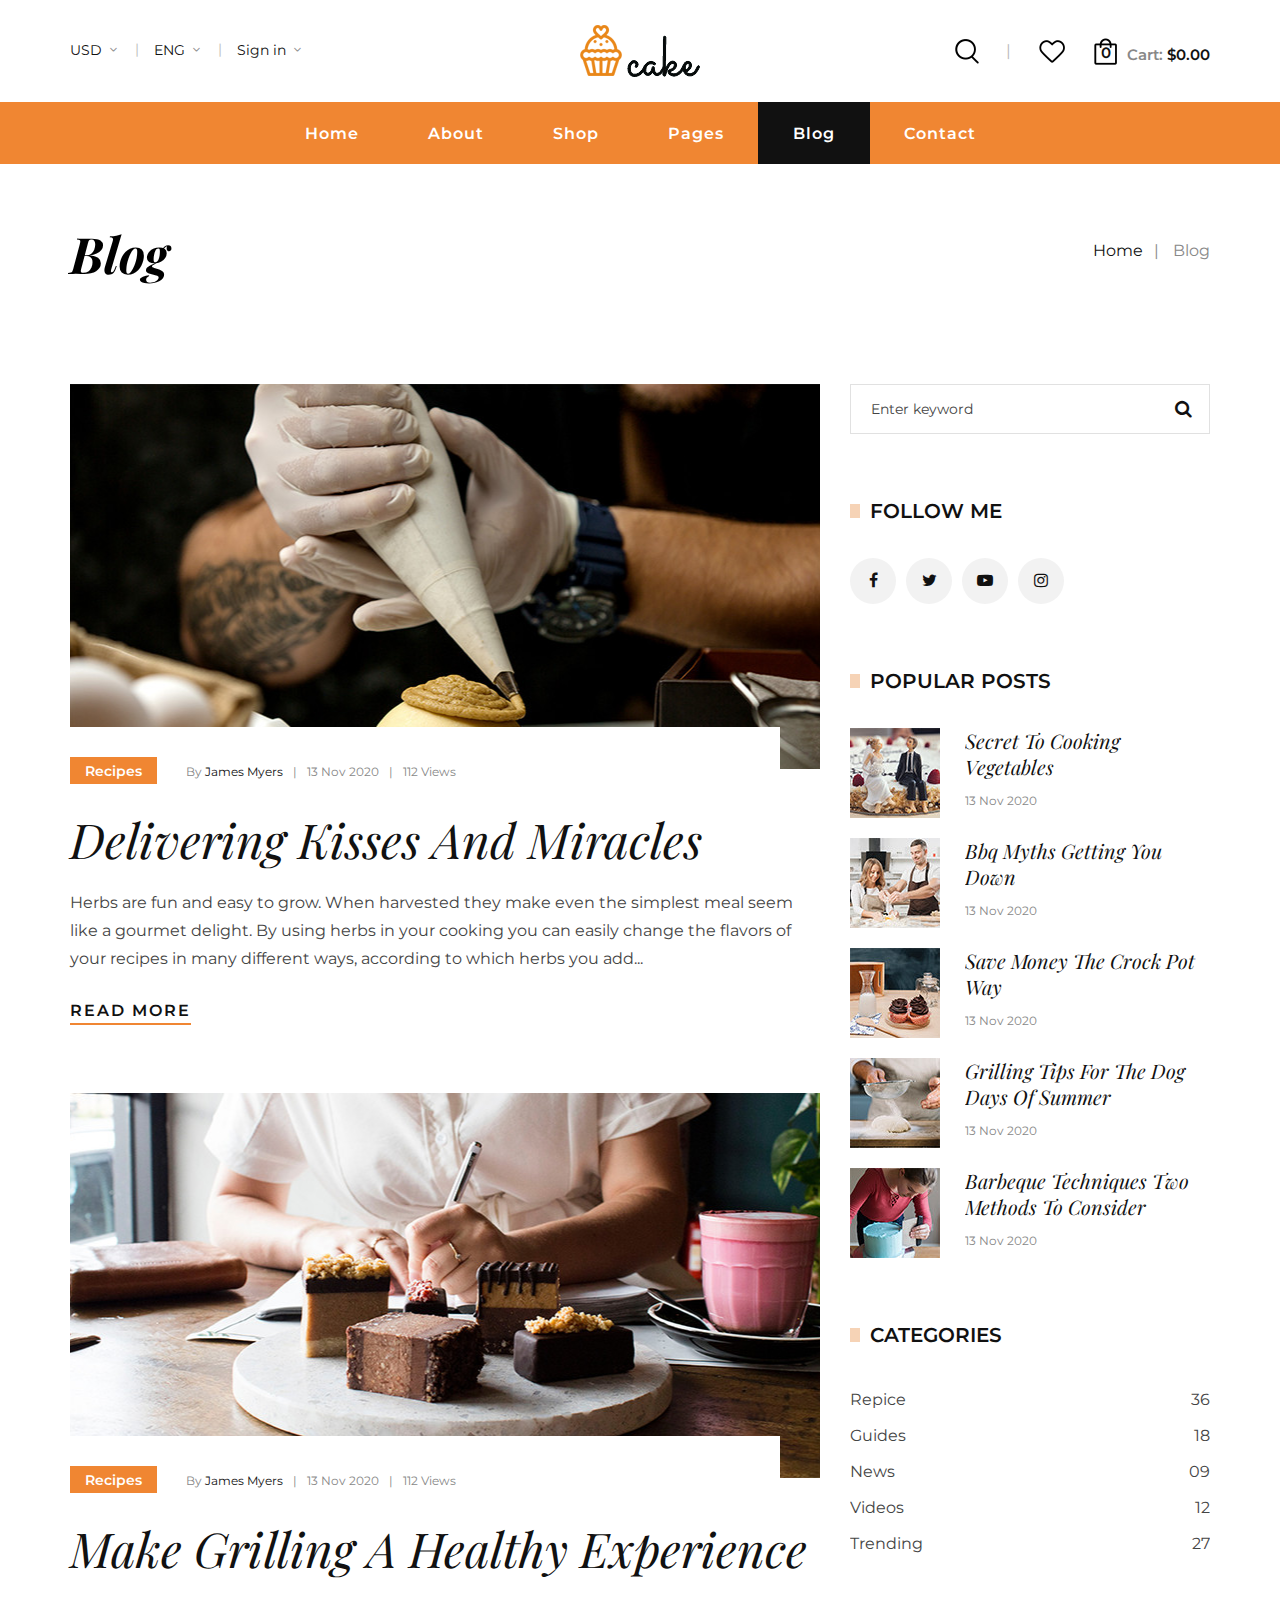
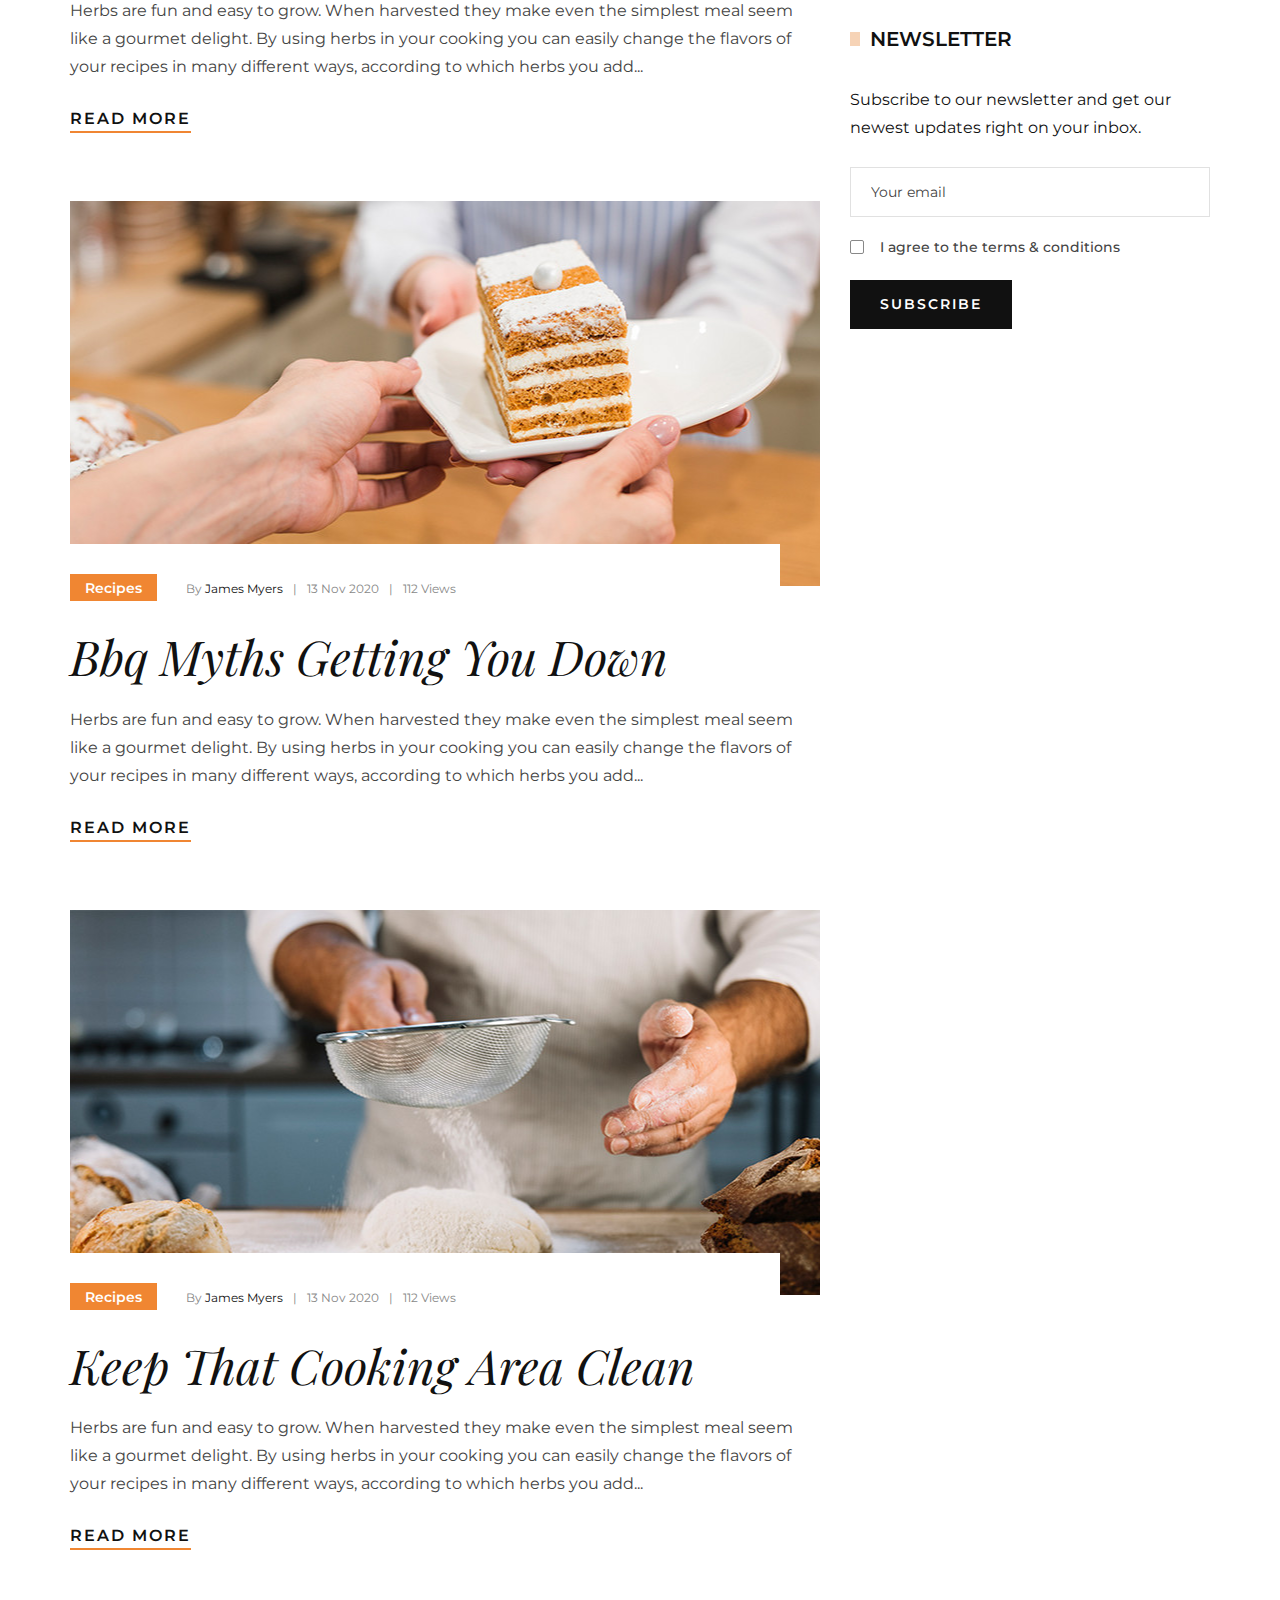
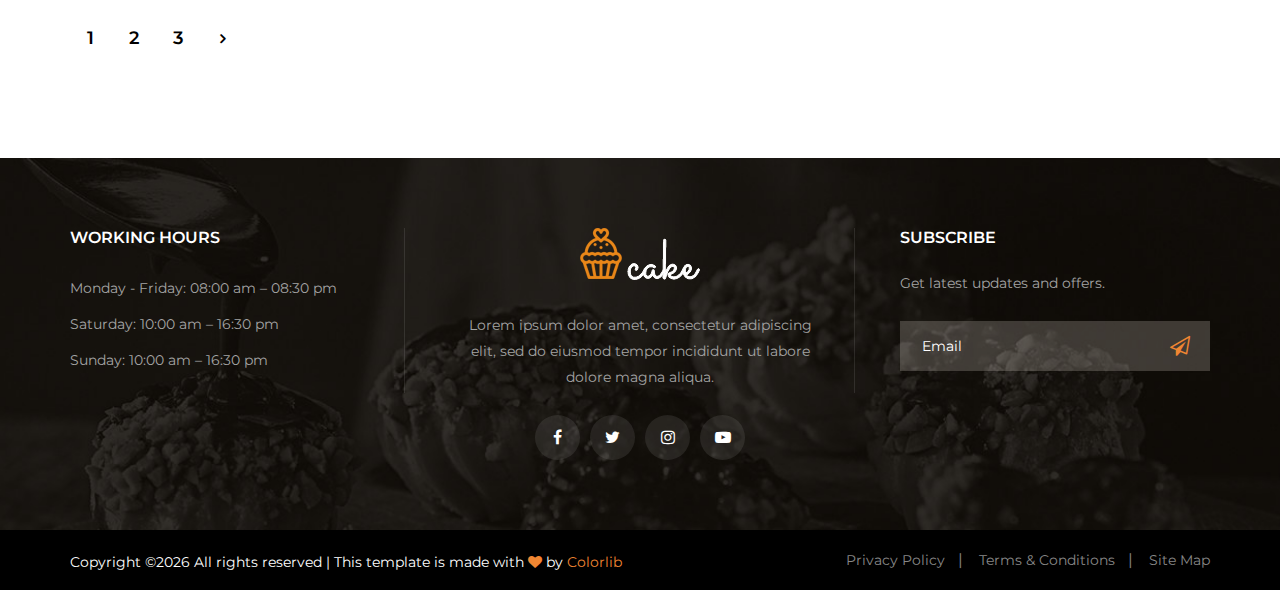
==== cake-main/blog.html @ e5520c4c "add page" ====
<!DOCTYPE html>
<html lang="zxx">

<head>
    <meta charset="UTF-8">
    <meta name="description" content="Cake Template">
    <meta name="keywords" content="Cake, unica, creative, html">
    <meta name="viewport" content="width=device-width, initial-scale=1.0">
    <meta http-equiv="X-UA-Compatible" content="ie=edge">
    <title>Cake | Template</title>

    <!-- Google Font -->
    <link href="https://fonts.googleapis.com/css2?family=Playfair+Display:wght@400;500;600;700;800;900&display=swap"
    rel="stylesheet">
    <link href="https://fonts.googleapis.com/css2?family=Montserrat:wght@300;400;500;600;700;800;900&display=swap"
    rel="stylesheet">

    <!-- Css Styles -->
    <link rel="stylesheet" href="css/bootstrap.min.css" type="text/css">
    <link rel="stylesheet" href="css/flaticon.css" type="text/css">
    <link rel="stylesheet" href="css/barfiller.css" type="text/css">
    <link rel="stylesheet" href="css/magnific-popup.css" type="text/css">
    <link rel="stylesheet" href="css/font-awesome.min.css" type="text/css">
    <link rel="stylesheet" href="css/elegant-icons.css" type="text/css">
    <link rel="stylesheet" href="css/nice-select.css" type="text/css">
    <link rel="stylesheet" href="css/owl.carousel.min.css" type="text/css">
    <link rel="stylesheet" href="css/slicknav.min.css" type="text/css">
    <link rel="stylesheet" href="css/style.css" type="text/css">
</head>

<body>
    <!-- Page Preloder -->
    <div id="preloder">
        <div class="loader"></div>
    </div>

    <!-- Offcanvas Menu Begin -->
    <div class="offcanvas-menu-overlay"></div>
    <div class="offcanvas-menu-wrapper">
        <div class="offcanvas__cart">
            <div class="offcanvas__cart__links">
                <a href="#" class="search-switch"><img src="img/icon/search.png" alt=""></a>
                <a href="#"><img src="img/icon/heart.png" alt=""></a>
            </div>
            <div class="offcanvas__cart__item">
                <a href="#"><img src="img/icon/cart.png" alt=""> <span>0</span></a>
                <div class="cart__price">Cart: <span>$0.00</span></div>
            </div>
        </div>
        <div class="offcanvas__logo">
            <a href="./index.html"><img src="img/logo.png" alt=""></a>
        </div>
        <div id="mobile-menu-wrap"></div>
        <div class="offcanvas__option">
            <ul>
                <li>USD <span class="arrow_carrot-down"></span>
                    <ul>
                        <li>EUR</li>
                        <li>USD</li>
                    </ul>
                </li>
                <li>ENG <span class="arrow_carrot-down"></span>
                    <ul>
                        <li>Spanish</li>
                        <li>ENG</li>
                    </ul>
                </li>
                <li><a href="#">Sign in</a> <span class="arrow_carrot-down"></span></li>
            </ul>
        </div>
    </div>
    <!-- Offcanvas Menu End -->

    <!-- Header Section Begin -->
    <header class="header">
        <div class="header__top">
            <div class="container">
                <div class="row">
                    <div class="col-lg-12">
                        <div class="header__top__inner">
                            <div class="header__top__left">
                                <ul>
                                    <li>USD <span class="arrow_carrot-down"></span>
                                        <ul>
                                            <li>EUR</li>
                                            <li>USD</li>
                                        </ul>
                                    </li>
                                    <li>ENG <span class="arrow_carrot-down"></span>
                                        <ul>
                                            <li>Spanish</li>
                                            <li>ENG</li>
                                        </ul>
                                    </li>
                                    <li><a href="#">Sign in</a> <span class="arrow_carrot-down"></span></li>
                                </ul>
                            </div>
                            <div class="header__logo">
                                <a href="./index.html"><img src="img/logo.png" alt=""></a>
                            </div>
                            <div class="header__top__right">
                                <div class="header__top__right__links">
                                    <a href="#" class="search-switch"><img src="img/icon/search.png" alt=""></a>
                                    <a href="#"><img src="img/icon/heart.png" alt=""></a>
                                </div>
                                <div class="header__top__right__cart">
                                    <a href="#"><img src="img/icon/cart.png" alt=""> <span>0</span></a>
                                    <div class="cart__price">Cart: <span>$0.00</span></div>
                                </div>
                            </div>
                        </div>
                    </div>
                </div>
                <div class="canvas__open"><i class="fa fa-bars"></i></div>
            </div>
        </div>
        <div class="container">
            <div class="row">
                <div class="col-lg-12">
                    <nav class="header__menu mobile-menu">
                        <ul>
                            <li><a href="./index.html">Home</a></li>
                            <li><a href="./about.html">About</a></li>
                            <li><a href="./shop.html">Shop</a></li>
                            <li><a href="#">Pages</a>
                                <ul class="dropdown">
                                    <li><a href="./shop-details.html">Shop Details</a></li>
                                    <li><a href="./shoping-cart.html">Shoping Cart</a></li>
                                    <li><a href="./checkout.html">Check Out</a></li>
                                    <li><a href="./wisslist.html">Wisslist</a></li>
                                    <li><a href="./Class.html">Class</a></li>
                                    <li><a href="./blog-details.html">Blog Details</a></li>
                                </ul>
                            </li>
                            <li class="active"><a href="./blog.html">Blog</a></li>
                            <li><a href="./contact.html">Contact</a></li>
                        </ul>
                    </nav>
                </div>
            </div>
        </div>
    </header>
    <!-- Header Section End -->

    <!-- Breadcrumb Begin -->
    <div class="breadcrumb-option">
        <div class="container">
            <div class="row">
                <div class="col-lg-6 col-md-6 col-sm-6">
                    <div class="breadcrumb__text">
                        <h2>Blog</h2>
                    </div>
                </div>
                <div class="col-lg-6 col-md-6 col-sm-6">
                    <div class="breadcrumb__links">
                        <a href="./index.html">Home</a>
                        <span>Blog</span>
                    </div>
                </div>
            </div>
        </div>
    </div>
    <!-- Breadcrumb End -->

    <!-- Blog Section Begin -->
    <section class="blog spad">
        <div class="container">
            <div class="row">
                <div class="col-lg-8">
                    <div class="blog__item">
                        <div class="blog__item__pic set-bg" data-setbg="img/blog/blog-1.jpg">
                            <div class="blog__pic__inner">
                                <div class="label">Recipes</div>
                                <ul>
                                    <li>By <span>James Myers</span></li>
                                    <li>13 Nov 2020</li>
                                    <li>112 Views</li>
                                </ul>
                            </div>
                        </div>
                        <div class="blog__item__text">
                            <h2>Delivering Kisses And Miracles</h2>
                            <p>Herbs are fun and easy to grow. When harvested they make even the simplest meal seem like
                                a gourmet delight. By using herbs in your cooking you can easily change the flavors of
                            your recipes in many different ways, according to which herbs you add...</p>
                            <a href="#">READ MORE</a>
                        </div>
                    </div>
                    <div class="blog__item">
                        <div class="blog__item__pic set-bg" data-setbg="img/blog/blog-2.jpg">
                            <div class="blog__pic__inner">
                                <div class="label">Recipes</div>
                                <ul>
                                    <li>By <span>James Myers</span></li>
                                    <li>13 Nov 2020</li>
                                    <li>112 Views</li>
                                </ul>
                            </div>
                        </div>
                        <div class="blog__item__text">
                            <h2>Make Grilling A Healthy Experience</h2>
                            <p>Herbs are fun and easy to grow. When harvested they make even the simplest meal seem like
                                a gourmet delight. By using herbs in your cooking you can easily change the flavors of
                            your recipes in many different ways, according to which herbs you add...</p>
                            <a href="#">READ MORE</a>
                        </div>
                    </div>
                    <div class="blog__item">
                        <div class="blog__item__pic set-bg" data-setbg="img/blog/blog-3.jpg">
                            <div class="blog__pic__inner">
                                <div class="label">Recipes</div>
                                <ul>
                                    <li>By <span>James Myers</span></li>
                                    <li>13 Nov 2020</li>
                                    <li>112 Views</li>
                                </ul>
                            </div>
                        </div>
                        <div class="blog__item__text">
                            <h2>Bbq Myths Getting You Down</h2>
                            <p>Herbs are fun and easy to grow. When harvested they make even the simplest meal seem like
                                a gourmet delight. By using herbs in your cooking you can easily change the flavors of
                            your recipes in many different ways, according to which herbs you add...</p>
                            <a href="#">READ MORE</a>
                        </div>
                    </div>
                    <div class="blog__item">
                        <div class="blog__item__pic set-bg" data-setbg="img/blog/blog-4.jpg">
                            <div class="blog__pic__inner">
                                <div class="label">Recipes</div>
                                <ul>
                                    <li>By <span>James Myers</span></li>
                                    <li>13 Nov 2020</li>
                                    <li>112 Views</li>
                                </ul>
                            </div>
                        </div>
                        <div class="blog__item__text">
                            <h2>Keep That Cooking Area Clean</h2>
                            <p>Herbs are fun and easy to grow. When harvested they make even the simplest meal seem like
                                a gourmet delight. By using herbs in your cooking you can easily change the flavors of
                            your recipes in many different ways, according to which herbs you add...</p>
                            <a href="#">READ MORE</a>
                        </div>
                    </div>
                    <div class="shop__pagination">
                        <a href="#">1</a>
                        <a href="#">2</a>
                        <a href="#">3</a>
                        <a href="#"><span class="arrow_carrot-right"></span></a>
                    </div>
                </div>
                <div class="col-lg-4">
                    <div class="blog__sidebar">
                        <div class="blog__sidebar__search">
                            <form action="#">
                                <input type="text" placeholder="Enter keyword">
                                <button type="submit"><i class="fa fa-search"></i></button>
                            </form>
                        </div>
                        <div class="blog__sidebar__item">
                            <h5>Follow me</h5>
                            <div class="blog__sidebar__social">
                                <a href="#"><i class="fa fa-facebook"></i></a>
                                <a href="#"><i class="fa fa-twitter"></i></a>
                                <a href="#"><i class="fa fa-youtube-play"></i></a>
                                <a href="#"><i class="fa fa-instagram"></i></a>
                            </div>
                        </div>
                        <div class="blog__sidebar__item">
                            <h5>Popular posts</h5>

                            <div class="blog__sidebar__recent">
                                <a href="#" class="blog__sidebar__recent__item">
                                    <div class="blog__sidebar__recent__item__pic">
                                        <img src="img/blog/br-1.jpg" alt="">
                                    </div>
                                    <div class="blog__sidebar__recent__item__text">
                                        <h4>Secret To Cooking Vegetables</h4>
                                        <span>13 Nov 2020</span>
                                    </div>
                                </a>
                                <a href="#" class="blog__sidebar__recent__item">
                                    <div class="blog__sidebar__recent__item__pic">
                                        <img src="img/blog/br-2.jpg" alt="">
                                    </div>
                                    <div class="blog__sidebar__recent__item__text">
                                        <h4>Bbq Myths Getting You Down</h4>
                                        <span>13 Nov 2020</span>
                                    </div>
                                </a>
                                <a href="#" class="blog__sidebar__recent__item">
                                    <div class="blog__sidebar__recent__item__pic">
                                        <img src="img/blog/br-3.jpg" alt="">
                                    </div>
                                    <div class="blog__sidebar__recent__item__text">
                                        <h4>Save Money The Crock Pot Way</h4>
                                        <span>13 Nov 2020</span>
                                    </div>
                                </a>
                                <a href="#" class="blog__sidebar__recent__item">
                                    <div class="blog__sidebar__recent__item__pic">
                                        <img src="img/blog/br-4.jpg" alt="">
                                    </div>
                                    <div class="blog__sidebar__recent__item__text">
                                        <h4>Grilling Tips For The Dog Days Of Summer</h4>
                                        <span>13 Nov 2020</span>
                                    </div>
                                </a>
                                <a href="#" class="blog__sidebar__recent__item">
                                    <div class="blog__sidebar__recent__item__pic">
                                        <img src="img/blog/br-5.jpg" alt="">
                                    </div>
                                    <div class="blog__sidebar__recent__item__text">
                                        <h4>Barbeque Techniques Two Methods To Consider</h4>
                                        <span>13 Nov 2020</span>
                                    </div>
                                </a>
                            </div>
                        </div>
                        <div class="blog__sidebar__item">
                            <h5>Categories</h5>
                            <div class="blog__sidebar__item__categories">
                                <ul>
                                    <li><a href="#">Repice <span>36</span></a></li>
                                    <li><a href="#">Guides <span>18</span></a></li>
                                    <li><a href="#">News <span>09</span></a></li>
                                    <li><a href="#">Videos <span>12</span></a></li>
                                    <li><a href="#">Trending <span>27</span></a></li>
                                </ul>
                            </div>
                        </div>
                        <div class="blog__sidebar__item">
                            <h5>NEWsLETTeR</h5>
                            <p>Subscribe to our newsletter and get our newest updates right on your inbox.</p>
                            <form action="#">
                                <input type="text" placeholder="Your email">
                                <label for="agg">
                                    I agree to the terms & conditions
                                    <input type="checkbox" id="agg">
                                    <span class="checkmark"></span>
                                </label>
                                <button type="submit" class="site-btn">Subscribe</button>
                            </form>
                        </div>
                    </div>
                </div>
            </div>
        </div>
    </section>
    <!-- Blog Section End -->

    <!-- Footer Section Begin -->
    <footer class="footer set-bg" data-setbg="img/footer-bg.jpg">
        <div class="container">
            <div class="row">
                <div class="col-lg-4 col-md-6 col-sm-6">
                    <div class="footer__widget">
                        <h6>WORKING HOURS</h6>
                        <ul>
                            <li>Monday - Friday: 08:00 am – 08:30 pm</li>
                            <li>Saturday: 10:00 am – 16:30 pm</li>
                            <li>Sunday: 10:00 am – 16:30 pm</li>
                        </ul>
                    </div>
                </div>
                <div class="col-lg-4 col-md-6 col-sm-6">
                    <div class="footer__about">
                        <div class="footer__logo">
                            <a href="#"><img src="img/footer-logo.png" alt=""></a>
                        </div>
                        <p>Lorem ipsum dolor amet, consectetur adipiscing elit, sed do eiusmod tempor incididunt ut
                        labore dolore magna aliqua.</p>
                        <div class="footer__social">
                            <a href="#"><i class="fa fa-facebook"></i></a>
                            <a href="#"><i class="fa fa-twitter"></i></a>
                            <a href="#"><i class="fa fa-instagram"></i></a>
                            <a href="#"><i class="fa fa-youtube-play"></i></a>
                        </div>
                    </div>
                </div>
                <div class="col-lg-4 col-md-6 col-sm-6">
                    <div class="footer__newslatter">
                        <h6>Subscribe</h6>
                        <p>Get latest updates and offers.</p>
                        <form action="#">
                            <input type="text" placeholder="Email">
                            <button type="submit"><i class="fa fa-send-o"></i></button>
                        </form>
                    </div>
                </div>
            </div>
        </div>
        <div class="copyright">
            <div class="container">
                <div class="row">
                    <div class="col-lg-7">
                        <p class="copyright__text text-white"><!-- Link back to Colorlib can't be removed. Template is licensed under CC BY 3.0. -->
                          Copyright &copy;<script>document.write(new Date().getFullYear());</script> All rights reserved | This template is made with <i class="fa fa-heart" aria-hidden="true"></i> by <a href="https://colorlib.com" target="_blank">Colorlib</a>
                          <!-- Link back to Colorlib can't be removed. Template is licensed under CC BY 3.0. -->
                      </p>
                  </div>
                  <div class="col-lg-5">
                    <div class="copyright__widget">
                        <ul>
                            <li><a href="#">Privacy Policy</a></li>
                            <li><a href="#">Terms & Conditions</a></li>
                            <li><a href="#">Site Map</a></li>
                        </ul>
                    </div>
                </div>
            </div>
        </div>
    </div>
</footer>
<!-- Footer Section End -->

<!-- Search Begin -->
<div class="search-model">
    <div class="h-100 d-flex align-items-center justify-content-center">
        <div class="search-close-switch">+</div>
        <form class="search-model-form">
            <input type="text" id="search-input" placeholder="Search here.....">
        </form>
    </div>
</div>
<!-- Search End -->

<!-- Js Plugins -->
<script src="js/jquery-3.3.1.min.js"></script>
<script src="js/bootstrap.min.js"></script>
<script src="js/jquery.nice-select.min.js"></script>
<script src="js/jquery.barfiller.js"></script>
<script src="js/jquery.magnific-popup.min.js"></script>
<script src="js/jquery.slicknav.js"></script>
<script src="js/owl.carousel.min.js"></script>
<script src="js/jquery.nicescroll.min.js"></script>
<script src="js/main.js"></script>
</body>

</html>
---- cake-main/css/flaticon.css ----
/*
  	Flaticon icon font: Flaticon
  	Creation date: 08/11/2017 08:35
  	*/

@font-face {
  font-family: "Flaticon";
  src: url("../fonts/Flaticon.eot");
  src: url("../fonts/Flaticon.eot?#iefix") format("embedded-opentype"),
       url("../fonts/Flaticon.woff") format("woff"),
       url("../fonts/Flaticon.ttf") format("truetype"),
       url("../fonts/Flaticon.svg#Flaticon") format("svg");
  font-weight: normal;
  font-style: normal;
}

@media screen and (-webkit-min-device-pixel-ratio:0) {
  @font-face {
    font-family: "Flaticon";
    src: url("../fonts/Flaticon.svg#Flaticon") format("svg");
  }
}

[class^="flaticon-"]:before, [class*=" flaticon-"]:before,
[class^="flaticon-"]:after, [class*=" flaticon-"]:after {   
  font-family: Flaticon;
  font-size: 60px;
  font-style: normal;
}

.flaticon-001-strawberry:before { content: "\f100"; }
.flaticon-002-cake-14:before { content: "\f101"; }
.flaticon-003-cake-13:before { content: "\f102"; }
.flaticon-004-piece-of-cake:before { content: "\f103"; }
.flaticon-005-pancake:before { content: "\f104"; }
.flaticon-006-macarons:before { content: "\f105"; }
.flaticon-007-cake-12:before { content: "\f106"; }
.flaticon-008-lollipop-1:before { content: "\f107"; }
.flaticon-009-lollipop:before { content: "\f108"; }
.flaticon-010-cake-11:before { content: "\f109"; }
.flaticon-011-ice-cream-11:before { content: "\f10a"; }
.flaticon-012-ice-cream-10:before { content: "\f10b"; }
.flaticon-013-ice-cream-9:before { content: "\f10c"; }
.flaticon-014-ice-cream-8:before { content: "\f10d"; }
.flaticon-015-ice-cream-7:before { content: "\f10e"; }
.flaticon-016-ice-cream-6:before { content: "\f10f"; }
.flaticon-017-ice-cream-5:before { content: "\f110"; }
.flaticon-018-ice-cream-4:before { content: "\f111"; }
.flaticon-019-ice-cream-3:before { content: "\f112"; }
.flaticon-020-ice-cream-2:before { content: "\f113"; }
.flaticon-021-ice-cream-1:before { content: "\f114"; }
.flaticon-022-ice-cream:before { content: "\f115"; }
.flaticon-023-doughnut:before { content: "\f116"; }
.flaticon-024-cupcake-8:before { content: "\f117"; }
.flaticon-025-cupcake-7:before { content: "\f118"; }
.flaticon-026-cupcake-6:before { content: "\f119"; }
.flaticon-027-cupcake-5:before { content: "\f11a"; }
.flaticon-028-cupcake-4:before { content: "\f11b"; }
.flaticon-029-cupcake-3:before { content: "\f11c"; }
.flaticon-030-cupcake-2:before { content: "\f11d"; }
.flaticon-031-cupcake-1:before { content: "\f11e"; }
.flaticon-032-cupcake:before { content: "\f11f"; }
.flaticon-033-cake-10:before { content: "\f120"; }
.flaticon-034-chocolate-roll:before { content: "\f121"; }
.flaticon-035-cake-9:before { content: "\f122"; }
.flaticon-036-chocolate-1:before { content: "\f123"; }
.flaticon-037-chocolate:before { content: "\f124"; }
.flaticon-038-cake-8:before { content: "\f125"; }
.flaticon-039-candy-2:before { content: "\f126"; }
.flaticon-040-candy-1:before { content: "\f127"; }
.flaticon-041-candy:before { content: "\f128"; }
.flaticon-042-candies:before { content: "\f129"; }
.flaticon-043-cake-7:before { content: "\f12a"; }
.flaticon-044-cake-6:before { content: "\f12b"; }
.flaticon-045-cake-5:before { content: "\f12c"; }
.flaticon-046-cake-4:before { content: "\f12d"; }
.flaticon-047-cake-3:before { content: "\f12e"; }
.flaticon-048-cake-2:before { content: "\f12f"; }
.flaticon-049-cake-1:before { content: "\f130"; }
.flaticon-050-cake:before { content: "\f131"; }
---- cake-main/css/barfiller.css ----
.barfiller {
    width:100%;
    height:12px;
    background:#fcfcfc;
    border:1px solid #ccc;
    position:relative;
    margin-bottom:20px;
    box-shadow: inset 1px 4px 9px -6px rgba(0,0,0,.5); 
    -moz-box-shadow: inset 1px 4px 9px -6px rgba(0,0,0,.5); 
}

.barfiller .fill {
    display:block;
    position:relative;
    width:0px;
    height:100%;
    background:#333;
    z-index:1;
}

.barfiller .tipWrap {
    display:none;
}

.barfiller .tip {
    margin-top:-30px;
    padding:2px 4px;
    font-size:11px;
    color:#fff;
    left:0px;
    position:absolute;
    z-index:2;
    background: #333;
} 

.barfiller .tip:after {
    border:solid;
    border-color:rgba(0,0,0,.8) transparent;
    border-width:6px 6px 0 6px;
    content:"";
    display:block;
    position:absolute;
    left:9px;
    top:100%;
    z-index:9
}
---- cake-main/css/elegant-icons.css ----
@font-face {
	font-family: 'ElegantIcons';
	src:url('../fonts/ElegantIcons.eot');
	src:url('../fonts/ElegantIcons.eot?#iefix') format('embedded-opentype'),
		url('../fonts/ElegantIcons.woff') format('woff'),
		url('../fonts/ElegantIcons.ttf') format('truetype'),
		url('../fonts/ElegantIcons.svg#ElegantIcons') format('svg');
	font-weight: normal;
	font-style: normal;
}

/* Use the following CSS code if you want to use data attributes for inserting your icons */
[data-icon]:before {
	font-family: 'ElegantIcons';
	content: attr(data-icon);
	speak: none;
	font-weight: normal;
	font-variant: normal;
	text-transform: none;
	line-height: 1;
	-webkit-font-smoothing: antialiased;
	-moz-osx-font-smoothing: grayscale;
}

/* Use the following CSS code if you want to have a class per icon */
/*
Instead of a list of all class selectors,
you can use the generic selector below, but it's slower:
[class*="your-class-prefix"] {
*/
.arrow_up, .arrow_down, .arrow_left, .arrow_right, .arrow_left-up, .arrow_right-up, .arrow_right-down, .arrow_left-down, .arrow-up-down, .arrow_up-down_alt, .arrow_left-right_alt, .arrow_left-right, .arrow_expand_alt2, .arrow_expand_alt, .arrow_condense, .arrow_expand, .arrow_move, .arrow_carrot-up, .arrow_carrot-down, .arrow_carrot-left, .arrow_carrot-right, .arrow_carrot-2up, .arrow_carrot-2down, .arrow_carrot-2left, .arrow_carrot-2right, .arrow_carrot-up_alt2, .arrow_carrot-down_alt2, .arrow_carrot-left_alt2, .arrow_carrot-right_alt2, .arrow_carrot-2up_alt2, .arrow_carrot-2down_alt2, .arrow_carrot-2left_alt2, .arrow_carrot-2right_alt2, .arrow_triangle-up, .arrow_triangle-down, .arrow_triangle-left, .arrow_triangle-right, .arrow_triangle-up_alt2, .arrow_triangle-down_alt2, .arrow_triangle-left_alt2, .arrow_triangle-right_alt2, .arrow_back, .icon_minus-06, .icon_plus, .icon_close, .icon_check, .icon_minus_alt2, .icon_plus_alt2, .icon_close_alt2, .icon_check_alt2, .icon_zoom-out_alt, .icon_zoom-in_alt, .icon_search, .icon_box-empty, .icon_box-selected, .icon_minus-box, .icon_plus-box, .icon_box-checked, .icon_circle-empty, .icon_circle-slelected, .icon_stop_alt2, .icon_stop, .icon_pause_alt2, .icon_pause, .icon_menu, .icon_menu-square_alt2, .icon_menu-circle_alt2, .icon_ul, .icon_ol, .icon_adjust-horiz, .icon_adjust-vert, .icon_document_alt, .icon_documents_alt, .icon_pencil, .icon_pencil-edit_alt, .icon_pencil-edit, .icon_folder-alt, .icon_folder-open_alt, .icon_folder-add_alt, .icon_info_alt, .icon_error-oct_alt, .icon_error-circle_alt, .icon_error-triangle_alt, .icon_question_alt2, .icon_question, .icon_comment_alt, .icon_chat_alt, .icon_vol-mute_alt, .icon_volume-low_alt, .icon_volume-high_alt, .icon_quotations, .icon_quotations_alt2, .icon_clock_alt, .icon_lock_alt, .icon_lock-open_alt, .icon_key_alt, .icon_cloud_alt, .icon_cloud-upload_alt, .icon_cloud-download_alt, .icon_image, .icon_images, .icon_lightbulb_alt, .icon_gift_alt, .icon_house_alt, .icon_genius, .icon_mobile, .icon_tablet, .icon_laptop, .icon_desktop, .icon_camera_alt, .icon_mail_alt, .icon_cone_alt, .icon_ribbon_alt, .icon_bag_alt, .icon_creditcard, .icon_cart_alt, .icon_paperclip, .icon_tag_alt, .icon_tags_alt, .icon_trash_alt, .icon_cursor_alt, .icon_mic_alt, .icon_compass_alt, .icon_pin_alt, .icon_pushpin_alt, .icon_map_alt, .icon_drawer_alt, .icon_toolbox_alt, .icon_book_alt, .icon_calendar, .icon_film, .icon_table, .icon_contacts_alt, .icon_headphones, .icon_lifesaver, .icon_piechart, .icon_refresh, .icon_link_alt, .icon_link, .icon_loading, .icon_blocked, .icon_archive_alt, .icon_heart_alt, .icon_star_alt, .icon_star-half_alt, .icon_star, .icon_star-half, .icon_tools, .icon_tool, .icon_cog, .icon_cogs, .arrow_up_alt, .arrow_down_alt, .arrow_left_alt, .arrow_right_alt, .arrow_left-up_alt, .arrow_right-up_alt, .arrow_right-down_alt, .arrow_left-down_alt, .arrow_condense_alt, .arrow_expand_alt3, .arrow_carrot_up_alt, .arrow_carrot-down_alt, .arrow_carrot-left_alt, .arrow_carrot-right_alt, .arrow_carrot-2up_alt, .arrow_carrot-2dwnn_alt, .arrow_carrot-2left_alt, .arrow_carrot-2right_alt, .arrow_triangle-up_alt, .arrow_triangle-down_alt, .arrow_triangle-left_alt, .arrow_triangle-right_alt, .icon_minus_alt, .icon_plus_alt, .icon_close_alt, .icon_check_alt, .icon_zoom-out, .icon_zoom-in, .icon_stop_alt, .icon_menu-square_alt, .icon_menu-circle_alt, .icon_document, .icon_documents, .icon_pencil_alt, .icon_folder, .icon_folder-open, .icon_folder-add, .icon_folder_upload, .icon_folder_download, .icon_info, .icon_error-circle, .icon_error-oct, .icon_error-triangle, .icon_question_alt, .icon_comment, .icon_chat, .icon_vol-mute, .icon_volume-low, .icon_volume-high, .icon_quotations_alt, .icon_clock, .icon_lock, .icon_lock-open, .icon_key, .icon_cloud, .icon_cloud-upload, .icon_cloud-download, .icon_lightbulb, .icon_gift, .icon_house, .icon_camera, .icon_mail, .icon_cone, .icon_ribbon, .icon_bag, .icon_cart, .icon_tag, .icon_tags, .icon_trash, .icon_cursor, .icon_mic, .icon_compass, .icon_pin, .icon_pushpin, .icon_map, .icon_drawer, .icon_toolbox, .icon_book, .icon_contacts, .icon_archive, .icon_heart, .icon_profile, .icon_group, .icon_grid-2x2, .icon_grid-3x3, .icon_music, .icon_pause_alt, .icon_phone, .icon_upload, .icon_download, .social_facebook, .social_twitter, .social_pinterest, .social_googleplus, .social_tumblr, .social_tumbleupon, .social_wordpress, .social_instagram, .social_dribbble, .social_vimeo, .social_linkedin, .social_rss, .social_deviantart, .social_share, .social_myspace, .social_skype, .social_youtube, .social_picassa, .social_googledrive, .social_flickr, .social_blogger, .social_spotify, .social_delicious, .social_facebook_circle, .social_twitter_circle, .social_pinterest_circle, .social_googleplus_circle, .social_tumblr_circle, .social_stumbleupon_circle, .social_wordpress_circle, .social_instagram_circle, .social_dribbble_circle, .social_vimeo_circle, .social_linkedin_circle, .social_rss_circle, .social_deviantart_circle, .social_share_circle, .social_myspace_circle, .social_skype_circle, .social_youtube_circle, .social_picassa_circle, .social_googledrive_alt2, .social_flickr_circle, .social_blogger_circle, .social_spotify_circle, .social_delicious_circle, .social_facebook_square, .social_twitter_square, .social_pinterest_square, .social_googleplus_square, .social_tumblr_square, .social_stumbleupon_square, .social_wordpress_square, .social_instagram_square, .social_dribbble_square, .social_vimeo_square, .social_linkedin_square, .social_rss_square, .social_deviantart_square, .social_share_square, .social_myspace_square, .social_skype_square, .social_youtube_square, .social_picassa_square, .social_googledrive_square, .social_flickr_square, .social_blogger_square, .social_spotify_square, .social_delicious_square, .icon_printer, .icon_calulator, .icon_building, .icon_floppy, .icon_drive, .icon_search-2, .icon_id, .icon_id-2, .icon_puzzle, .icon_like, .icon_dislike, .icon_mug, .icon_currency, .icon_wallet, .icon_pens, .icon_easel, .icon_flowchart, .icon_datareport, .icon_briefcase, .icon_shield, .icon_percent, .icon_globe, .icon_globe-2, .icon_target, .icon_hourglass, .icon_balance, .icon_rook, .icon_printer-alt, .icon_calculator_alt, .icon_building_alt, .icon_floppy_alt, .icon_drive_alt, .icon_search_alt, .icon_id_alt, .icon_id-2_alt, .icon_puzzle_alt, .icon_like_alt, .icon_dislike_alt, .icon_mug_alt, .icon_currency_alt, .icon_wallet_alt, .icon_pens_alt, .icon_easel_alt, .icon_flowchart_alt, .icon_datareport_alt, .icon_briefcase_alt, .icon_shield_alt, .icon_percent_alt, .icon_globe_alt, .icon_clipboard {
	font-family: 'ElegantIcons';
	speak: none;
	font-style: normal;
	font-weight: normal;
	font-variant: normal;
	text-transform: none;
	line-height: 1;
	-webkit-font-smoothing: antialiased;
}
.arrow_up:before {
	content: "\21";
}
.arrow_down:before {
	content: "\22";
}
.arrow_left:before {
	content: "\23";
}
.arrow_right:before {
	content: "\24";
}
.arrow_left-up:before {
	content: "\25";
}
.arrow_right-up:before {
	content: "\26";
}
.arrow_right-down:before {
	content: "\27";
}
.arrow_left-down:before {
	content: "\28";
}
.arrow-up-down:before {
	content: "\29";
}
.arrow_up-down_alt:before {
	content: "\2a";
}
.arrow_left-right_alt:before {
	content: "\2b";
}
.arrow_left-right:before {
	content: "\2c";
}
.arrow_expand_alt2:before {
	content: "\2d";
}
.arrow_expand_alt:before {
	content: "\2e";
}
.arrow_condense:before {
	content: "\2f";
}
.arrow_expand:before {
	content: "\30";
}
.arrow_move:before {
	content: "\31";
}
.arrow_carrot-up:before {
	content: "\32";
}
.arrow_carrot-down:before {
	content: "\33";
}
.arrow_carrot-left:before {
	content: "\34";
}
.arrow_carrot-right:before {
	content: "\35";
}
.arrow_carrot-2up:before {
	content: "\36";
}
.arrow_carrot-2down:before {
	content: "\37";
}
.arrow_carrot-2left:before {
	content: "\38";
}
.arrow_carrot-2right:before {
	content: "\39";
}
.arrow_carrot-up_alt2:before {
	content: "\3a";
}
.arrow_carrot-down_alt2:before {
	content: "\3b";
}
.arrow_carrot-left_alt2:before {
	content: "\3c";
}
.arrow_carrot-right_alt2:before {
	content: "\3d";
}
.arrow_carrot-2up_alt2:before {
	content: "\3e";
}
.arrow_carrot-2down_alt2:before {
	content: "\3f";
}
.arrow_carrot-2left_alt2:before {
	content: "\40";
}
.arrow_carrot-2right_alt2:before {
	content: "\41";
}
.arrow_triangle-up:before {
	content: "\42";
}
.arrow_triangle-down:before {
	content: "\43";
}
.arrow_triangle-left:before {
	content: "\44";
}
.arrow_triangle-right:before {
	content: "\45";
}
.arrow_triangle-up_alt2:before {
	content: "\46";
}
.arrow_triangle-down_alt2:before {
	content: "\47";
}
.arrow_triangle-left_alt2:before {
	content: "\48";
}
.arrow_triangle-right_alt2:before {
	content: "\49";
}
.arrow_back:before {
	content: "\4a";
}
.icon_minus-06:before {
	content: "\4b";
}
.icon_plus:before {
	content: "\4c";
}
.icon_close:before {
	content: "\4d";
}
.icon_check:before {
	content: "\4e";
}
.icon_minus_alt2:before {
	content: "\4f";
}
.icon_plus_alt2:before {
	content: "\50";
}
.icon_close_alt2:before {
	content: "\51";
}
.icon_check_alt2:before {
	content: "\52";
}
.icon_zoom-out_alt:before {
	content: "\53";
}
.icon_zoom-in_alt:before {
	content: "\54";
}
.icon_search:before {
	content: "\55";
}
.icon_box-empty:before {
	content: "\56";
}
.icon_box-selected:before {
	content: "\57";
}
.icon_minus-box:before {
	content: "\58";
}
.icon_plus-box:before {
	content: "\59";
}
.icon_box-checked:before {
	content: "\5a";
}
.icon_circle-empty:before {
	content: "\5b";
}
.icon_circle-slelected:before {
	content: "\5c";
}
.icon_stop_alt2:before {
	content: "\5d";
}
.icon_stop:before {
	content: "\5e";
}
.icon_pause_alt2:before {
	content: "\5f";
}
.icon_pause:before {
	content: "\60";
}
.icon_menu:before {
	content: "\61";
}
.icon_menu-square_alt2:before {
	content: "\62";
}
.icon_menu-circle_alt2:before {
	content: "\63";
}
.icon_ul:before {
	content: "\64";
}
.icon_ol:before {
	content: "\65";
}
.icon_adjust-horiz:before {
	content: "\66";
}
.icon_adjust-vert:before {
	content: "\67";
}
.icon_document_alt:before {
	content: "\68";
}
.icon_documents_alt:before {
	content: "\69";
}
.icon_pencil:before {
	content: "\6a";
}
.icon_pencil-edit_alt:before {
	content: "\6b";
}
.icon_pencil-edit:before {
	content: "\6c";
}
.icon_folder-alt:before {
	content: "\6d";
}
.icon_folder-open_alt:before {
	content: "\6e";
}
.icon_folder-add_alt:before {
	content: "\6f";
}
.icon_info_alt:before {
	content: "\70";
}
.icon_error-oct_alt:before {
	content: "\71";
}
.icon_error-circle_alt:before {
	content: "\72";
}
.icon_error-triangle_alt:before {
	content: "\73";
}
.icon_question_alt2:before {
	content: "\74";
}
.icon_question:before {
	content: "\75";
}
.icon_comment_alt:before {
	content: "\76";
}
.icon_chat_alt:before {
	content: "\77";
}
.icon_vol-mute_alt:before {
	content: "\78";
}
.icon_volume-low_alt:before {
	content: "\79";
}
.icon_volume-high_alt:before {
	content: "\7a";
}
.icon_quotations:before {
	content: "\7b";
}
.icon_quotations_alt2:before {
	content: "\7c";
}
.icon_clock_alt:before {
	content: "\7d";
}
.icon_lock_alt:before {
	content: "\7e";
}
.icon_lock-open_alt:before {
	content: "\e000";
}
.icon_key_alt:before {
	content: "\e001";
}
.icon_cloud_alt:before {
	content: "\e002";
}
.icon_cloud-upload_alt:before {
	content: "\e003";
}
.icon_cloud-download_alt:before {
	content: "\e004";
}
.icon_image:before {
	content: "\e005";
}
.icon_images:before {
	content: "\e006";
}
.icon_lightbulb_alt:before {
	content: "\e007";
}
.icon_gift_alt:before {
	content: "\e008";
}
.icon_house_alt:before {
	content: "\e009";
}
.icon_genius:before {
	content: "\e00a";
}
.icon_mobile:before {
	content: "\e00b";
}
.icon_tablet:before {
	content: "\e00c";
}
.icon_laptop:before {
	content: "\e00d";
}
.icon_desktop:before {
	content: "\e00e";
}
.icon_camera_alt:before {
	content: "\e00f";
}
.icon_mail_alt:before {
	content: "\e010";
}
.icon_cone_alt:before {
	content: "\e011";
}
.icon_ribbon_alt:before {
	content: "\e012";
}
.icon_bag_alt:before {
	content: "\e013";
}
.icon_creditcard:before {
	content: "\e014";
}
.icon_cart_alt:before {
	content: "\e015";
}
.icon_paperclip:before {
	content: "\e016";
}
.icon_tag_alt:before {
	content: "\e017";
}
.icon_tags_alt:before {
	content: "\e018";
}
.icon_trash_alt:before {
	content: "\e019";
}
.icon_cursor_alt:before {
	content: "\e01a";
}
.icon_mic_alt:before {
	content: "\e01b";
}
.icon_compass_alt:before {
	content: "\e01c";
}
.icon_pin_alt:before {
	content: "\e01d";
}
.icon_pushpin_alt:before {
	content: "\e01e";
}
.icon_map_alt:before {
	content: "\e01f";
}
.icon_drawer_alt:before {
	content: "\e020";
}
.icon_toolbox_alt:before {
	content: "\e021";
}
.icon_book_alt:before {
	content: "\e022";
}
.icon_calendar:before {
	content: "\e023";
}
.icon_film:before {
	content: "\e024";
}
.icon_table:before {
	content: "\e025";
}
.icon_contacts_alt:before {
	content: "\e026";
}
.icon_headphones:before {
	content: "\e027";
}
.icon_lifesaver:before {
	content: "\e028";
}
.icon_piechart:before {
	content: "\e029";
}
.icon_refresh:before {
	content: "\e02a";
}
.icon_link_alt:before {
	content: "\e02b";
}
.icon_link:before {
	content: "\e02c";
}
.icon_loading:before {
	content: "\e02d";
}
.icon_blocked:before {
	content: "\e02e";
}
.icon_archive_alt:before {
	content: "\e02f";
}
.icon_heart_alt:before {
	content: "\e030";
}
.icon_star_alt:before {
	content: "\e031";
}
.icon_star-half_alt:before {
	content: "\e032";
}
.icon_star:before {
	content: "\e033";
}
.icon_star-half:before {
	content: "\e034";
}
.icon_tools:before {
	content: "\e035";
}
.icon_tool:before {
	content: "\e036";
}
.icon_cog:before {
	content: "\e037";
}
.icon_cogs:before {
	content: "\e038";
}
.arrow_up_alt:before {
	content: "\e039";
}
.arrow_down_alt:before {
	content: "\e03a";
}
.arrow_left_alt:before {
	content: "\e03b";
}
.arrow_right_alt:before {
	content: "\e03c";
}
.arrow_left-up_alt:before {
	content: "\e03d";
}
.arrow_right-up_alt:before {
	content: "\e03e";
}
.arrow_right-down_alt:before {
	content: "\e03f";
}
.arrow_left-down_alt:before {
	content: "\e040";
}
.arrow_condense_alt:before {
	content: "\e041";
}
.arrow_expand_alt3:before {
	content: "\e042";
}
.arrow_carrot_up_alt:before {
	content: "\e043";
}
.arrow_carrot-down_alt:before {
	content: "\e044";
}
.arrow_carrot-left_alt:before {
	content: "\e045";
}
.arrow_carrot-right_alt:before {
	content: "\e046";
}
.arrow_carrot-2up_alt:before {
	content: "\e047";
}
.arrow_carrot-2dwnn_alt:before {
	content: "\e048";
}
.arrow_carrot-2left_alt:before {
	content: "\e049";
}
.arrow_carrot-2right_alt:before {
	content: "\e04a";
}
.arrow_triangle-up_alt:before {
	content: "\e04b";
}
.arrow_triangle-down_alt:before {
	content: "\e04c";
}
.arrow_triangle-left_alt:before {
	content: "\e04d";
}
.arrow_triangle-right_alt:before {
	content: "\e04e";
}
.icon_minus_alt:before {
	content: "\e04f";
}
.icon_plus_alt:before {
	content: "\e050";
}
.icon_close_alt:before {
	content: "\e051";
}
.icon_check_alt:before {
	content: "\e052";
}
.icon_zoom-out:before {
	content: "\e053";
}
.icon_zoom-in:before {
	content: "\e054";
}
.icon_stop_alt:before {
	content: "\e055";
}
.icon_menu-square_alt:before {
	content: "\e056";
}
.icon_menu-circle_alt:before {
	content: "\e057";
}
.icon_document:before {
	content: "\e058";
}
.icon_documents:before {
	content: "\e059";
}
.icon_pencil_alt:before {
	content: "\e05a";
}
.icon_folder:before {
	content: "\e05b";
}
.icon_folder-open:before {
	content: "\e05c";
}
.icon_folder-add:before {
	content: "\e05d";
}
.icon_folder_upload:before {
	content: "\e05e";
}
.icon_folder_download:before {
	content: "\e05f";
}
.icon_info:before {
	content: "\e060";
}
.icon_error-circle:before {
	content: "\e061";
}
.icon_error-oct:before {
	content: "\e062";
}
.icon_error-triangle:before {
	content: "\e063";
}
.icon_question_alt:before {
	content: "\e064";
}
.icon_comment:before {
	content: "\e065";
}
.icon_chat:before {
	content: "\e066";
}
.icon_vol-mute:before {
	content: "\e067";
}
.icon_volume-low:before {
	content: "\e068";
}
.icon_volume-high:before {
	content: "\e069";
}
.icon_quotations_alt:before {
	content: "\e06a";
}
.icon_clock:before {
	content: "\e06b";
}
.icon_lock:before {
	content: "\e06c";
}
.icon_lock-open:before {
	content: "\e06d";
}
.icon_key:before {
	content: "\e06e";
}
.icon_cloud:before {
	content: "\e06f";
}
.icon_cloud-upload:before {
	content: "\e070";
}
.icon_cloud-download:before {
	content: "\e071";
}
.icon_lightbulb:before {
	content: "\e072";
}
.icon_gift:before {
	content: "\e073";
}
.icon_house:before {
	content: "\e074";
}
.icon_camera:before {
	content: "\e075";
}
.icon_mail:before {
	content: "\e076";
}
.icon_cone:before {
	content: "\e077";
}
.icon_ribbon:before {
	content: "\e078";
}
.icon_bag:before {
	content: "\e079";
}
.icon_cart:before {
	content: "\e07a";
}
.icon_tag:before {
	content: "\e07b";
}
.icon_tags:before {
	content: "\e07c";
}
.icon_trash:before {
	content: "\e07d";
}
.icon_cursor:before {
	content: "\e07e";
}
.icon_mic:before {
	content: "\e07f";
}
.icon_compass:before {
	content: "\e080";
}
.icon_pin:before {
	content: "\e081";
}
.icon_pushpin:before {
	content: "\e082";
}
.icon_map:before {
	content: "\e083";
}
.icon_drawer:before {
	content: "\e084";
}
.icon_toolbox:before {
	content: "\e085";
}
.icon_book:before {
	content: "\e086";
}
.icon_contacts:before {
	content: "\e087";
}
.icon_archive:before {
	content: "\e088";
}
.icon_heart:before {
	content: "\e089";
}
.icon_profile:before {
	content: "\e08a";
}
.icon_group:before {
	content: "\e08b";
}
.icon_grid-2x2:before {
	content: "\e08c";
}
.icon_grid-3x3:before {
	content: "\e08d";
}
.icon_music:before {
	content: "\e08e";
}
.icon_pause_alt:before {
	content: "\e08f";
}
.icon_phone:before {
	content: "\e090";
}
.icon_upload:before {
	content: "\e091";
}
.icon_download:before {
	content: "\e092";
}
.social_facebook:before {
	content: "\e093";
}
.social_twitter:before {
	content: "\e094";
}
.social_pinterest:before {
	content: "\e095";
}
.social_googleplus:before {
	content: "\e096";
}
.social_tumblr:before {
	content: "\e097";
}
.social_tumbleupon:before {
	content: "\e098";
}
.social_wordpress:before {
	content: "\e099";
}
.social_instagram:before {
	content: "\e09a";
}
.social_dribbble:before {
	content: "\e09b";
}
.social_vimeo:before {
	content: "\e09c";
}
.social_linkedin:before {
	content: "\e09d";
}
.social_rss:before {
	content: "\e09e";
}
.social_deviantart:before {
	content: "\e09f";
}
.social_share:before {
	content: "\e0a0";
}
.social_myspace:before {
	content: "\e0a1";
}
.social_skype:before {
	content: "\e0a2";
}
.social_youtube:before {
	content: "\e0a3";
}
.social_picassa:before {
	content: "\e0a4";
}
.social_googledrive:before {
	content: "\e0a5";
}
.social_flickr:before {
	content: "\e0a6";
}
.social_blogger:before {
	content: "\e0a7";
}
.social_spotify:before {
	content: "\e0a8";
}
.social_delicious:before {
	content: "\e0a9";
}
.social_facebook_circle:before {
	content: "\e0aa";
}
.social_twitter_circle:before {
	content: "\e0ab";
}
.social_pinterest_circle:before {
	content: "\e0ac";
}
.social_googleplus_circle:before {
	content: "\e0ad";
}
.social_tumblr_circle:before {
	content: "\e0ae";
}
.social_stumbleupon_circle:before {
	content: "\e0af";
}
.social_wordpress_circle:before {
	content: "\e0b0";
}
.social_instagram_circle:before {
	content: "\e0b1";
}
.social_dribbble_circle:before {
	content: "\e0b2";
}
.social_vimeo_circle:before {
	content: "\e0b3";
}
.social_linkedin_circle:before {
	content: "\e0b4";
}
.social_rss_circle:before {
	content: "\e0b5";
}
.social_deviantart_circle:before {
	content: "\e0b6";
}
.social_share_circle:before {
	content: "\e0b7";
}
.social_myspace_circle:before {
	content: "\e0b8";
}
.social_skype_circle:before {
	content: "\e0b9";
}
.social_youtube_circle:before {
	content: "\e0ba";
}
.social_picassa_circle:before {
	content: "\e0bb";
}
.social_googledrive_alt2:before {
	content: "\e0bc";
}
.social_flickr_circle:before {
	content: "\e0bd";
}
.social_blogger_circle:before {
	content: "\e0be";
}
.social_spotify_circle:before {
	content: "\e0bf";
}
.social_delicious_circle:before {
	content: "\e0c0";
}
.social_facebook_square:before {
	content: "\e0c1";
}
.social_twitter_square:before {
	content: "\e0c2";
}
.social_pinterest_square:before {
	content: "\e0c3";
}
.social_googleplus_square:before {
	content: "\e0c4";
}
.social_tumblr_square:before {
	content: "\e0c5";
}
.social_stumbleupon_square:before {
	content: "\e0c6";
}
.social_wordpress_square:before {
	content: "\e0c7";
}
.social_instagram_square:before {
	content: "\e0c8";
}
.social_dribbble_square:before {
	content: "\e0c9";
}
.social_vimeo_square:before {
	content: "\e0ca";
}
.social_linkedin_square:before {
	content: "\e0cb";
}
.social_rss_square:before {
	content: "\e0cc";
}
.social_deviantart_square:before {
	content: "\e0cd";
}
.social_share_square:before {
	content: "\e0ce";
}
.social_myspace_square:before {
	content: "\e0cf";
}
.social_skype_square:before {
	content: "\e0d0";
}
.social_youtube_square:before {
	content: "\e0d1";
}
.social_picassa_square:before {
	content: "\e0d2";
}
.social_googledrive_square:before {
	content: "\e0d3";
}
.social_flickr_square:before {
	content: "\e0d4";
}
.social_blogger_square:before {
	content: "\e0d5";
}
.social_spotify_square:before {
	content: "\e0d6";
}
.social_delicious_square:before {
	content: "\e0d7";
}
.icon_printer:before {
	content: "\e103";
}
.icon_calulator:before {
	content: "\e0ee";
}
.icon_building:before {
	content: "\e0ef";
}
.icon_floppy:before {
	content: "\e0e8";
}
.icon_drive:before {
	content: "\e0ea";
}
.icon_search-2:before {
	content: "\e101";
}
.icon_id:before {
	content: "\e107";
}
.icon_id-2:before {
	content: "\e108";
}
.icon_puzzle:before {
	content: "\e102";
}
.icon_like:before {
	content: "\e106";
}
.icon_dislike:before {
	content: "\e0eb";
}
.icon_mug:before {
	content: "\e105";
}
.icon_currency:before {
	content: "\e0ed";
}
.icon_wallet:before {
	content: "\e100";
}
.icon_pens:before {
	content: "\e104";
}
.icon_easel:before {
	content: "\e0e9";
}
.icon_flowchart:before {
	content: "\e109";
}
.icon_datareport:before {
	content: "\e0ec";
}
.icon_briefcase:before {
	content: "\e0fe";
}
.icon_shield:before {
	content: "\e0f6";
}
.icon_percent:before {
	content: "\e0fb";
}
.icon_globe:before {
	content: "\e0e2";
}
.icon_globe-2:before {
	content: "\e0e3";
}
.icon_target:before {
	content: "\e0f5";
}
.icon_hourglass:before {
	content: "\e0e1";
}
.icon_balance:before {
	content: "\e0ff";
}
.icon_rook:before {
	content: "\e0f8";
}
.icon_printer-alt:before {
	content: "\e0fa";
}
.icon_calculator_alt:before {
	content: "\e0e7";
}
.icon_building_alt:before {
	content: "\e0fd";
}
.icon_floppy_alt:before {
	content: "\e0e4";
}
.icon_drive_alt:before {
	content: "\e0e5";
}
.icon_search_alt:before {
	content: "\e0f7";
}
.icon_id_alt:before {
	content: "\e0e0";
}
.icon_id-2_alt:before {
	content: "\e0fc";
}
.icon_puzzle_alt:before {
	content: "\e0f9";
}
.icon_like_alt:before {
	content: "\e0dd";
}
.icon_dislike_alt:before {
	content: "\e0f1";
}
.icon_mug_alt:before {
	content: "\e0dc";
}
.icon_currency_alt:before {
	content: "\e0f3";
}
.icon_wallet_alt:before {
	content: "\e0d8";
}
.icon_pens_alt:before {
	content: "\e0db";
}
.icon_easel_alt:before {
	content: "\e0f0";
}
.icon_flowchart_alt:before {
	content: "\e0df";
}
.icon_datareport_alt:before {
	content: "\e0f2";
}
.icon_briefcase_alt:before {
	content: "\e0f4";
}
.icon_shield_alt:before {
	content: "\e0d9";
}
.icon_percent_alt:before {
	content: "\e0da";
}
.icon_globe_alt:before {
	content: "\e0de";
}
.icon_clipboard:before {
	content: "\e0e6";
}


	.glyph {
		float: left;
		text-align: center;
		padding: .75em;
		margin: .4em 1.5em .75em 0;
		width: 6em;
text-shadow: none;
	}
        .glyph_big {
        font-size: 128px;
        color: #59c5dc;
        float: left;
        margin-right: 20px;
        }

        .glyph div { padding-bottom: 10px;}

	.glyph input {
		font-family: consolas, monospace;
		font-size: 12px;
		width: 100%;
		text-align: center;
		border: 0;
		box-shadow: 0 0 0 1px #ccc;
		padding: .2em;
                -moz-border-radius: 5px;
                -webkit-border-radius: 5px;
	}
	.centered {
		margin-left: auto;
		margin-right: auto;
	}
	.glyph .fs1 {
		font-size: 2em;
	}
---- cake-main/css/nice-select.css ----
.nice-select {
  -webkit-tap-highlight-color: transparent;
  background-color: #fff;
  border-radius: 5px;
  border: solid 1px #e8e8e8;
  box-sizing: border-box;
  clear: both;
  cursor: pointer;
  display: block;
  float: left;
  font-family: inherit;
  font-size: 14px;
  font-weight: normal;
  height: 42px;
  line-height: 40px;
  outline: none;
  padding-left: 18px;
  padding-right: 30px;
  position: relative;
  text-align: left !important;
  -webkit-transition: all 0.2s ease-in-out;
  transition: all 0.2s ease-in-out;
  -webkit-user-select: none;
     -moz-user-select: none;
      -ms-user-select: none;
          user-select: none;
  white-space: nowrap;
  width: auto; }
  .nice-select:hover {
    border-color: #dbdbdb; }
  .nice-select:active, .nice-select.open, .nice-select:focus {
    border-color: #999; }
  .nice-select:after {
    border-bottom: 2px solid #999;
    border-right: 2px solid #999;
    content: '';
    display: block;
    height: 5px;
    margin-top: -4px;
    pointer-events: none;
    position: absolute;
    right: 12px;
    top: 50%;
    -webkit-transform-origin: 66% 66%;
        -ms-transform-origin: 66% 66%;
            transform-origin: 66% 66%;
    -webkit-transform: rotate(45deg);
        -ms-transform: rotate(45deg);
            transform: rotate(45deg);
    -webkit-transition: all 0.15s ease-in-out;
    transition: all 0.15s ease-in-out;
    width: 5px; }
  .nice-select.open:after {
    -webkit-transform: rotate(-135deg);
        -ms-transform: rotate(-135deg);
            transform: rotate(-135deg); }
  .nice-select.open .list {
    opacity: 1;
    pointer-events: auto;
    -webkit-transform: scale(1) translateY(0);
        -ms-transform: scale(1) translateY(0);
            transform: scale(1) translateY(0); }
  .nice-select.disabled {
    border-color: #ededed;
    color: #999;
    pointer-events: none; }
    .nice-select.disabled:after {
      border-color: #cccccc; }
  .nice-select.wide {
    width: 100%; }
    .nice-select.wide .list {
      left: 0 !important;
      right: 0 !important; }
  .nice-select.right {
    float: right; }
    .nice-select.right .list {
      left: auto;
      right: 0; }
  .nice-select.small {
    font-size: 12px;
    height: 36px;
    line-height: 34px; }
    .nice-select.small:after {
      height: 4px;
      width: 4px; }
    .nice-select.small .option {
      line-height: 34px;
      min-height: 34px; }
  .nice-select .list {
    background-color: #fff;
    border-radius: 5px;
    box-shadow: 0 0 0 1px rgba(68, 68, 68, 0.11);
    box-sizing: border-box;
    margin-top: 4px;
    opacity: 0;
    overflow: hidden;
    padding: 0;
    pointer-events: none;
    position: absolute;
    top: 100%;
    left: 0;
    -webkit-transform-origin: 50% 0;
        -ms-transform-origin: 50% 0;
            transform-origin: 50% 0;
    -webkit-transform: scale(0.75) translateY(-21px);
        -ms-transform: scale(0.75) translateY(-21px);
            transform: scale(0.75) translateY(-21px);
    -webkit-transition: all 0.2s cubic-bezier(0.5, 0, 0, 1.25), opacity 0.15s ease-out;
    transition: all 0.2s cubic-bezier(0.5, 0, 0, 1.25), opacity 0.15s ease-out;
    z-index: 9; }
    .nice-select .list:hover .option:not(:hover) {
      background-color: transparent !important; }
  .nice-select .option {
    cursor: pointer;
    font-weight: 400;
    line-height: 40px;
    list-style: none;
    min-height: 40px;
    outline: none;
    padding-left: 18px;
    padding-right: 29px;
    text-align: left;
    -webkit-transition: all 0.2s;
    transition: all 0.2s; }
    .nice-select .option:hover, .nice-select .option.focus, .nice-select .option.selected.focus {
      background-color: #f6f6f6; }
    .nice-select .option.selected {
      font-weight: bold; }
    .nice-select .option.disabled {
      background-color: transparent;
      color: #999;
      cursor: default; }

.no-csspointerevents .nice-select .list {
  display: none; }

.no-csspointerevents .nice-select.open .list {
  display: block; }
---- cake-main/css/style.css ----
/******************************************************************
  Theme Name: Cake
  Description: Cake e-commerce tamplate
  Author: Colorib
  Author URI: https://www.colorib.com//
  Version: 1.0
  Created: Colorib
******************************************************************/
/*------------------------------------------------------------------
[Table of contents]

1.  Template default CSS
	1.1	Variables
	1.2	Mixins
	1.3	Flexbox
	1.4	Reset
2.  Helper Css
3.  Header Section
4.  Hero Section
5.  Banner Section
6.  Product Section
7.  Intagram Section
8.  Latest Section
9.  Contact
10.  Footer Style
-------------------------------------------------------------------*/
/*----------------------------------------*/
/* Template default CSS
/*----------------------------------------*/
html,
body {
  height: 100%;
  font-family: "Montserrat", sans-serif;
  -webkit-font-smoothing: antialiased;
}

h1,
h2,
h3,
h4,
h5,
h6 {
  margin: 0;
  color: #11111194;
  font-weight: 400;
  font-family: "Montserrat", sans-serif;
}

h1 {
  font-size: 70px;
}

h2 {
  font-size: 36px;
}

h3 {
  font-size: 30px;
}

h4 {
  font-size: 24px;
}

h5 {
  font-size: 18px;
}

h6 {
  font-size: 16px;
}

p {
  font-size: 16px;
  font-family: "Montserrat", sans-serif;
  color: #111111;
  font-weight: 400;
  line-height: 28px;
  margin: 0 0 15px 0;
}

img {
  max-width: 100%;
}

input:focus,
select:focus,
button:focus,
textarea:focus {
  outline: none;
}

a:hover,
a:focus {
  text-decoration: none;
  outline: none;
  color: #ffffff;
}

ul,
ol {
  padding: 0;
  margin: 0;
}

/*---------------------
  Helper CSS
-----------------------*/
.section-title {
  margin-bottom: 35px;
}
.section-title span {
  color: #f08632;
  font-size: 20px;
  font-weight: 600;
  text-transform: uppercase;
  letter-spacing: 4px;
  display: block;
  margin-bottom: 10px;
}
.section-title h2 {
  font-size: 46px;
  color: #111111;
  line-height: 60px;
  font-weight: 700;
  font-style: italic;
  font-family: "Playfair Display", serif;
}

.set-bg {
  background-repeat: no-repeat;
  background-size: cover;
  background-position: top center;
}

.spad {
  padding-top: 100px;
  padding-bottom: 100px;
}

.text-white h1,
.text-white h2,
.text-white h3,
.text-white h4,
.text-white h5,
.text-white h6,
.text-white p,
.text-white span,
.text-white li,
.text-white a {
  color: #fff;
}

/* buttons */
.primary-btn {
  display: inline-block;
  font-size: 14px;
  font-weight: 600;
  text-transform: uppercase;
  padding: 14px 30px;
  color: #ffffff;
  background: #f08632;
  letter-spacing: 2px;
}

.site-btn {
  font-size: 14px;
  color: #ffffff;
  background: #111111;
  font-weight: 600;
  border: none;
  text-transform: uppercase;
  display: inline-block;
  letter-spacing: 2px;
  padding: 14px 30px;
}

/* Preloder */
#preloder {
  position: fixed;
  width: 100%;
  height: 100%;
  top: 0;
  left: 0;
  z-index: 999999;
  background: #000;
}

.loader {
  width: 40px;
  height: 40px;
  position: absolute;
  top: 50%;
  left: 50%;
  margin-top: -13px;
  margin-left: -13px;
  border-radius: 60px;
  animation: loader 0.8s linear infinite;
  -webkit-animation: loader 0.8s linear infinite;
}

@keyframes loader {
  0% {
    -webkit-transform: rotate(0deg);
    transform: rotate(0deg);
    border: 4px solid #f44336;
    border-left-color: transparent;
  }
  50% {
    -webkit-transform: rotate(180deg);
    transform: rotate(180deg);
    border: 4px solid #673ab7;
    border-left-color: transparent;
  }
  100% {
    -webkit-transform: rotate(360deg);
    transform: rotate(360deg);
    border: 4px solid #f44336;
    border-left-color: transparent;
  }
}
@-webkit-keyframes loader {
  0% {
    -webkit-transform: rotate(0deg);
    border: 4px solid #f44336;
    border-left-color: transparent;
  }
  50% {
    -webkit-transform: rotate(180deg);
    border: 4px solid #673ab7;
    border-left-color: transparent;
  }
  100% {
    -webkit-transform: rotate(360deg);
    border: 4px solid #f44336;
    border-left-color: transparent;
  }
}
.spacial-controls {
  position: fixed;
  width: 111px;
  height: 91px;
  top: 0;
  right: 0;
  z-index: 999;
}

.spacial-controls .search-switch {
  display: block;
  height: 100%;
  padding-top: 30px;
  background: #323232;
  text-align: center;
  cursor: pointer;
}

.search-model {
  display: none;
  position: fixed;
  width: 100%;
  height: 100%;
  left: 0;
  top: 0;
  background: #000;
  z-index: 99999;
}

.search-model-form {
  padding: 0 15px;
}

.search-model-form input {
  width: 500px;
  font-size: 40px;
  border: none;
  border-bottom: 2px solid #333;
  background: 0 0;
  color: #999;
}

.search-close-switch {
  position: absolute;
  width: 50px;
  height: 50px;
  background: #333;
  color: #fff;
  text-align: center;
  border-radius: 50%;
  font-size: 28px;
  line-height: 28px;
  top: 30px;
  cursor: pointer;
  -webkit-transform: rotate(45deg);
  -ms-transform: rotate(45deg);
      transform: rotate(45deg);
  display: -webkit-box;
  display: -ms-flexbox;
  display: flex;
  -webkit-box-align: center;
  -ms-flex-align: center;
  align-items: center;
  -webkit-box-pack: center;
  -ms-flex-pack: center;
  justify-content: center;
}

/*---------------------
  Header
-----------------------*/
.header {
  background: #f08632;
}

.header__top {
  position: relative;
  background: #ffffff;
}

.header__top__inner {
  height: 102px;
  padding-top: 38px;
}

.header__top__left {
  float: left;
}
.header__top__left ul li {
  font-size: 14px;
  color: #111111;
  list-style: none;
  display: inline-block;
  margin-right: 30px;
  position: relative;
  padding: 2px 0;
  cursor: pointer;
}
.header__top__left ul li a {
  color: #111111;
}
.header__top__left ul li:hover ul {
  top: 24px;
  opacity: 1;
  visibility: visible;
}
.header__top__left ul li ul {
  background: #111111;
  display: inline-block;
  padding: 2px 0;
  position: absolute;
  left: 0;
  top: 44px;
  opacity: 0;
  visibility: hidden;
  z-index: 3;
  -webkit-transition: all, 0.3s;
  -o-transition: all, 0.3s;
  transition: all, 0.3s;
}
.header__top__left ul li ul li {
  list-style: none;
  font-size: 13px;
  color: #ffffff;
  padding: 2px 15px;
  cursor: pointer;
}
.header__top__left ul li ul li:after {
  display: none;
}
.header__top__left ul li:after {
  position: absolute;
  right: -19px;
  top: 1px;
  content: "|";
  color: #bbbbbb;
}
.header__top__left ul li:last-child {
  margin-right: 0;
}
.header__top__left ul li:last-child:after {
  display: none;
}
.header__top__left ul li span {
  color: #888888;
}

.header__logo {
  position: absolute;
  left: 50%;
  top: 25px;
  margin-left: -60px;
}
.header__logo a {
  display: inline-block;
}

.header__top__right {
  float: right;
}

.header__top__right__links {
  display: inline-block;
  margin-right: 25px;
}
.header__top__right__links a {
  display: inline-block;
  margin-right: 56px;
  position: relative;
}
.header__top__right__links a:after {
  position: absolute;
  right: -32px;
  top: 0px;
  content: "|";
  font-size: 16px;
  color: #bababa;
}
.header__top__right__links a:last-child {
  margin-right: 0;
}
.header__top__right__links a:last-child:after {
  display: none;
}

.header__top__right__cart {
  display: inline-block;
}
.header__top__right__cart a {
  position: relative;
  display: inline-block;
  margin-right: 6px;
}
.header__top__right__cart a span {
  font-size: 15px;
  color: #111111;
  font-weight: 600;
  position: absolute;
  left: 7px;
  top: 4px;
}
.header__top__right__cart .cart__price {
  display: inline-block;
  color: #888888;
  font-size: 15px;
  font-weight: 600;
  position: relative;
  top: 4px;
}
.header__top__right__cart .cart__price span {
  color: #111111;
}

.header__menu {
  text-align: center;
}
.header__menu ul li {
  list-style: none;
  display: inline-block;
  position: relative;
  margin-right: -5px;
}
.header__menu ul li.active a {
  background: #111111;
}
.header__menu ul li:hover a {
  background: #111111;
}
.header__menu ul li:hover .dropdown {
  top: 62px;
  opacity: 1;
  visibility: visible;
}
.header__menu ul li:last-child {
  margin-right: 0;
}
.header__menu ul li .dropdown {
  position: absolute;
  left: 0;
  top: 82px;
  width: 150px;
  background: #111111;
  text-align: left;
  padding: 5px 0;
  z-index: 9;
  opacity: 0;
  visibility: hidden;
  -webkit-transition: all, 0.3s;
  -o-transition: all, 0.3s;
  transition: all, 0.3s;
}
.header__menu ul li .dropdown li {
  display: block;
  margin-right: 0;
}
.header__menu ul li .dropdown li a {
  font-size: 14px;
  color: #ffffff;
  font-weight: 400;
  padding: 5px 20px;
  text-transform: capitalize;
}
.header__menu ul li .dropdown li a:after {
  display: none;
}
.header__menu ul li a {
  font-size: 16px;
  color: #ffffff;
  display: block;
  font-weight: 600;
  padding: 20px 35px 18px;
  letter-spacing: 1px;
  -webkit-transition: all, 0.3s;
  -o-transition: all, 0.3s;
  transition: all, 0.3s;
}

.offcanvas-menu-wrapper {
  display: none;
}

.canvas__open {
  display: none;
}

/*---------------------
  Hero
-----------------------*/
.hero__item {
  height: 700px;
  display: -webkit-box;
  display: -ms-flexbox;
  display: flex;
  -webkit-box-align: center;
      -ms-flex-align: center;
          align-items: center;
  justify-items: center;
}

.hero__text {
  text-align: center;
  background: #ffffff;
  padding: 65px 70px 70px;
  position: relative;
}
.hero__text:after {
  position: absolute;
  left: 15px;
  top: 15px;
  height: calc(100% - 30px);
  width: calc(100% - 30px);
  border: 1px dashed #f08632;
  content: "";
  opacity: 0.3;
}
.hero__text h2 {
  font-size: 46px;
  color: #111111;
  line-height: 60px;
  font-weight: 700;
  font-style: italic;
  margin-bottom: 18px;
  position: relative;
  top: 100px;
  opacity: 0;
  -webkit-transition: all, 0.3s;
  -o-transition: all, 0.3s;
  transition: all, 0.3s;
}
.hero__text .primary-btn {
  position: relative;
  top: 100px;
  opacity: 0;
  -webkit-transition: all, 0.6s;
  -o-transition: all, 0.6s;
  transition: all, 0.6s;
}

.hero__slider.owl-carousel .owl-item.active .hero__text h2 {
  top: 0;
  opacity: 1;
}
.hero__slider.owl-carousel .owl-item.active .hero__text .primary-btn {
  top: 0;
  opacity: 1;
}
.hero__slider.owl-carousel .owl-nav button {
  height: 50px;
  width: 50px;
  background: rgba(17, 17, 17, 0.5);
  border-radius: 50%;
  color: #ffffff;
  font-size: 26px;
  line-height: 50px;
  text-align: center;
  position: absolute;
  left: 30px;
  top: 50%;
  margin-top: -15px;
}
.hero__slider.owl-carousel .owl-nav button.owl-next {
  left: auto;
  right: 30px;
}

/*---------------------
  Categories
-----------------------*/
.categories__slider {
  padding: 0 15px;
}
.categories__slider.owl-carousel .owl-stage-outer {
  padding-bottom: 40px;
  border-bottom: 1px solid rgba(240, 135, 50, 0.5);
}
.categories__slider.owl-carousel .owl-nav button {
  font-size: 36px;
  color: #888888;
  position: absolute;
  left: -60px;
  top: 35%;
}
.categories__slider.owl-carousel .owl-nav button.owl-next {
  left: auto;
  right: -60px;
}

.categories__item {
  text-align: center;
  border-radius: 50%;
  -webkit-transition: all, 0.3s;
  -o-transition: all, 0.3s;
  transition: all, 0.3s;
  height: 194px;
  width: 194px;
  padding-top: 25px;
  position: relative;
}
.categories__item:after {
  position: absolute;
  left: 0;
  right: 0;
  margin: 0 auto;
  bottom: -48px;
  width: 15px;
  height: 15px;
  border: 1px solid #f08632;
  border-color: transparent #f08632 #f08632 transparent;
  content: "";
  -webkit-transform: rotate(-135deg);
      -ms-transform: rotate(-135deg);
          transform: rotate(-135deg);
  opacity: 0;
  -webkit-transition: all, 0.3s;
  -o-transition: all, 0.3s;
  transition: all, 0.3s;
}
.categories__item:hover {
  background: #f08632;
}
.categories__item:hover:after {
  opacity: 1;
}
.categories__item:hover span {
  color: #ffffff;
}
.categories__item:hover h5 {
  color: #ffffff;
}

.categories__item__icon span {
  color: #f08632;
  -webkit-transition: all, 0.2s;
  -o-transition: all, 0.2s;
  transition: all, 0.2s;
}
.categories__item__icon h5 {
  color: #111111;
  font-weight: 600;
  text-transform: uppercase;
  margin-top: 4px;
  -webkit-transition: all, 0.2s;
  -o-transition: all, 0.2s;
  transition: all, 0.2s;
}

/*---------------------
  Class
-----------------------*/
.class {
  background: rgba(240, 135, 50, 0.1);
  position: relative;
  padding-bottom: 0;
}

.class__form {
  height: 620px;
}
.class__form form input {
  height: 50px;
  width: 100%;
  padding-left: 20px;
  font-size: 15px;
  color: #444444;
  background: #ffffff;
  border: none;
  margin-bottom: 20px;
}
.class__form form input::-webkit-input-placeholder {
  color: #444444;
}
.class__form form input::-moz-placeholder {
  color: #444444;
}
.class__form form input:-ms-input-placeholder {
  color: #444444;
}
.class__form form input::-ms-input-placeholder {
  color: #444444;
}
.class__form form input::placeholder {
  color: #444444;
}
.class__form form .nice-select {
  float: none;
  border-radius: 0;
  border: none;
  padding-left: 20px;
  margin-bottom: 20px;
  height: 50px;
  line-height: 50px;
}
.class__form form .nice-select span {
  font-size: 15px;
  color: #444444;
}
.class__form form .nice-select .list {
  margin-top: 0;
  border-radius: 0;
  width: 100%;
}
.class__form form .nice-select:after {
  border-bottom: 1.5px solid #111;
  border-right: 1.5px solid #111;
  height: 9px;
  right: 25px;
  width: 9px;
}
.class__form form button {
  letter-spacing: 2px;
  width: 100%;
}

.class__video {
  height: 720px;
  width: 47%;
  display: -webkit-box;
  display: -ms-flexbox;
  display: flex;
  -webkit-box-align: center;
      -ms-flex-align: center;
          align-items: center;
  -webkit-box-pack: center;
      -ms-flex-pack: center;
          justify-content: center;
  position: absolute;
  right: 0;
  top: -50px;
}
.class__video .play-btn {
  display: inline-block;
  width: 70px;
  height: 70px;
  background: #f08632;
  font-size: 24px;
  color: #ffffff;
  line-height: 70px;
  text-align: center;
  border-radius: 50%;
}

/*---------------------
  Team
-----------------------*/
.team {
  padding-bottom: 70px;
}

.team__btn {
  text-align: right;
}
.team__btn .primary-btn {
  border: 2px solid #b7b7b7;
  background: transparent;
  color: #111111;
}

.team__item {
  height: 360px;
  position: relative;
  overflow: hidden;
  margin-bottom: 30px;
}
.team__item:hover .team__item__text {
  opacity: 1;
  bottom: 0;
  visibility: visible;
}

.team__item__text {
  text-align: center;
  background: rgba(255, 255, 255, 0.9);
  padding: 30px 0;
  position: absolute;
  left: 0;
  bottom: -500px;
  width: 100%;
  opacity: 0;
  visibility: hidden;
  -webkit-transition: all, 0.5s;
  -o-transition: all, 0.5s;
  transition: all, 0.5s;
}
.team__item__text h6 {
  color: #111111;
  font-weight: 600;
  text-transform: uppercase;
  margin-bottom: 6px;
}
.team__item__text span {
  color: #111111;
  font-size: 14px;
  display: block;
  margin-bottom: 12px;
}

.team__item__social a {
  display: inline-block;
  color: #111111;
  font-size: 16px;
  margin-right: 14px;
}

/*---------------------
  Testimonial
-----------------------*/
.testimonial {
  background: #fdf3ea;
  padding-top: 90px;
  padding-bottom: 70px;
}

.testimonial__slider .col-lg-6 {
  max-width: 100%;
}
.testimonial__slider.owl-carousel .owl-dots {
  text-align: center;
  padding-top: 35px;
}
.testimonial__slider.owl-carousel .owl-dots button {
  height: 10px;
  width: 10px;
  background: rgba(17, 17, 17, 0.1);
  border-radius: 50%;
  margin-right: 10px;
}
.testimonial__slider.owl-carousel .owl-dots button.active {
  background: rgba(17, 17, 17, 0.5);
}
.testimonial__slider.owl-carousel .owl-dots button:last-child {
  margin-right: 0;
}

.testimonial__item {
  background: #ffffff;
  padding: 40px 45px 35px 50px;
  position: relative;
}
.testimonial__item .rating {
  position: absolute;
  right: 50px;
  top: 60px;
}
.testimonial__item .rating span {
  font-size: 14px;
  color: #f0c656;
  margin-right: -5px;
  display: inline-block;
}
.testimonial__item p {
  color: #111111;
  font-style: italic;
  margin-bottom: 0;
}

.testimonial__author {
  overflow: hidden;
  margin-bottom: 24px;
}

.testimonial__author__pic {
  float: left;
  margin-right: 26px;
}
.testimonial__author__pic img {
  height: 70px;
  width: 70px;
  border-radius: 50%;
}

.testimonial__author__text {
  overflow: hidden;
  padding-top: 12px;
}
.testimonial__author__text h5 {
  color: #111111;
  font-weight: 600;
  text-transform: uppercase;
  margin-bottom: 4px;
}
.testimonial__author__text span {
  color: #444444;
  font-size: 14px;
}

/*---------------------
  Instagram
-----------------------*/
.instagram__text {
  padding-top: 90px;
}
.instagram__text .section-title {
  margin-bottom: 55px;
}
.instagram__text h5 {
  font-size: 20px;
  color: #444444;
  position: relative;
  z-index: 1;
}
.instagram__text h5:after {
  position: absolute;
  left: 0;
  top: -34px;
  background: url(../img/instagram/cake-piece.png) no-repeat;
  height: 139px;
  width: 114px;
  content: "";
}
.instagram__text h5 i {
  color: #111111;
  font-size: 36px;
  position: relative;
  top: 6px;
  margin-right: 8px;
}

.instagram__pic {
  margin-bottom: 30px;
}
.instagram__pic.middle__pic {
  padding-top: 30px;
  margin-bottom: 0;
}
.instagram__pic img {
  min-width: 100%;
}

/*---------------------
  Map
-----------------------*/
.map {
  position: relative;
  height: 300px;
}
.map .container {
  position: relative;
  z-index: 5;
  top: 20px;
}

.map__iframe {
  width: 100%;
  position: absolute;
  left: 0;
  top: 0;
}
.map__iframe iframe {
  width: 100%;
}

.map__inner {
  text-align: center;
  background: #ffffff;
  -webkit-box-shadow: 0 0 10px rgba(223, 223, 224, 0.7);
          box-shadow: 0 0 10px rgba(223, 223, 224, 0.7);
  padding: 30px 25px 25px;
  position: relative;
}
.map__inner:after {
  position: absolute;
  left: 0;
  right: 0;
  bottom: -10px;
  height: 20px;
  width: 20px;
  background: #ffffff;
  content: "";
  -webkit-transform: rotate(45deg);
      -ms-transform: rotate(45deg);
          transform: rotate(45deg);
  margin: 0 auto;
}
.map__inner h6 {
  color: #111111;
  font-weight: 600;
  text-transform: uppercase;
  margin-bottom: 20px;
}
.map__inner ul li {
  list-style: none;
  font-size: 14px;
  color: #444444;
  margin-bottom: 10px;
}

/*---------------------
  Product
-----------------------*/
.product {
  padding-top: 50px;
}

.product__item {
  margin-bottom: 40px;
}
.product__item:hover .product__item__pic .product__label span {
  background: #f08632;
  color: #ffffff;
}
.product__item:hover .product__item__text .product__item__price {
  opacity: 0;
  visibility: hidden;
}
.product__item:hover .product__item__text .cart_add {
  opacity: 1;
  visibility: visible;
  bottom: -4px;
}

.product__item__pic {
  height: 270px;
  position: relative;
  background-position: center;
}
.product__item__pic .product__label {
  position: absolute;
  left: 0;
  bottom: -15px;
  text-align: center;
  width: 100%;
}
.product__item__pic .product__label span {
  display: inline-block;
  font-size: 14px;
  color: #111111;
  background: #ffffff;
  padding: 6px 10px 4px;
  border-radius: 2px;
  -webkit-box-shadow: 0 0 10px rgba(223, 223, 224, 0.7);
          box-shadow: 0 0 10px rgba(223, 223, 224, 0.7);
  -webkit-transition: all, 0.5s;
  -o-transition: all, 0.5s;
  transition: all, 0.5s;
}

.product__item__text {
  padding-top: 40px;
  text-align: center;
  position: relative;
}
.product__item__text h6 {
  margin-bottom: 16px;
}
.product__item__text h6 a {
  color: #111111;
  font-weight: 600;
  text-transform: uppercase;
}
.product__item__text .product__item__price {
  color: #111111;
  font-weight: 600;
  font-size: 16px;
  -webkit-transition: all, 0.3s;
  -o-transition: all, 0.3s;
  transition: all, 0.3s;
}
.product__item__text .cart_add {
  position: absolute;
  left: 0;
  bottom: -20px;
  width: 100%;
  -webkit-transition: all, 0.5s;
  -o-transition: all, 0.5s;
  transition: all, 0.5s;
  opacity: 0;
  visibility: hidden;
}
.product__item__text .cart_add a {
  color: #111111;
  font-size: 16px;
  font-weight: 600;
  display: inline-block;
  border-bottom: 2px solid #f08632;
  padding-bottom: 4px;
}

/*---------------------
  Footer
-----------------------*/
.footer {
  padding-top: 70px;
}

.footer__widget {
  position: relative;
  margin-bottom: 30px;
}
.footer__widget:after {
  position: absolute;
  right: 25px;
  top: 0;
  width: 1px;
  height: 165px;
  background: rgba(255, 255, 255, 0.1);
  content: "";
}
.footer__widget h6 {
  color: #ffffff;
  font-weight: 600;
  text-transform: uppercase;
  margin-bottom: 22px;
}
.footer__widget ul li {
  list-style: none;
  font-size: 14px;
  color: #a4a4a4;
  line-height: 36px;
}

.footer__about {
  text-align: center;
  position: relative;
  margin-bottom: 30px;
}
.footer__about:after {
  position: absolute;
  right: -35px;
  top: 0;
  width: 1px;
  height: 165px;
  background: rgba(255, 255, 255, 0.1);
  content: "";
}
.footer__about .footer__logo {
  margin-bottom: 32px;
}
.footer__about .footer__logo a {
  display: inline-block;
}
.footer__about p {
  font-size: 14px;
  color: #a4a4a4;
  line-height: 26px;
  margin-bottom: 25px;
}
.footer__about .footer__social a {
  display: inline-block;
  color: #ffffff;
  background: rgba(225, 225, 225, 0.1);
  height: 45px;
  width: 45px;
  border-radius: 50%;
  line-height: 45px;
  text-align: center;
  margin-right: 6px;
}
.footer__about .footer__social a:last-child {
  margin-right: 0;
}

.footer__newslatter {
  padding-left: 50px;
  margin-bottom: 30px;
}
.footer__newslatter h6 {
  color: #ffffff;
  font-weight: 600;
  text-transform: uppercase;
  margin-bottom: 22px;
}
.footer__newslatter p {
  font-size: 14px;
  color: #a4a4a4;
  line-height: 26px;
  margin-bottom: 25px;
}
.footer__newslatter form {
  position: relative;
}
.footer__newslatter form input {
  height: 50px;
  width: 100%;
  padding-left: 22px;
  background: rgba(253, 243, 234, 0.2);
  border: none;
  color: #ffffff;
  font-size: 14px;
}
.footer__newslatter form input::-webkit-input-placeholder {
  color: #ffffff;
}
.footer__newslatter form input::-moz-placeholder {
  color: #ffffff;
}
.footer__newslatter form input:-ms-input-placeholder {
  color: #ffffff;
}
.footer__newslatter form input::-ms-input-placeholder {
  color: #ffffff;
}
.footer__newslatter form input::placeholder {
  color: #ffffff;
}
.footer__newslatter form button {
  font-size: 20px;
  color: #f08632;
  background: transparent;
  border: none;
  position: absolute;
  right: 0;
  top: 0;
  height: 100%;
  padding: 0 20px;
}

.copyright {
  background: #000000;
  padding: 18px 0 14px;
  margin-top: 40px;
}

.copyright__text {
  margin-bottom: 0;
  font-size: 14px;
  color: #888888;
}
.copyright__text i {
  color: #f08632;
}
.copyright__text a {
  color: #f08632;
}

.copyright__widget {
  text-align: right;
}
.copyright__widget ul li {
  list-style: none;
  display: inline-block;
  margin-right: 30px;
  position: relative;
}
.copyright__widget ul li:after {
  position: absolute;
  right: -18px;
  top: 0;
  content: "|";
  color: #888888;
}
.copyright__widget ul li:last-child {
  margin-right: 0;
}
.copyright__widget ul li:last-child:after {
  display: none;
}
.copyright__widget ul li a {
  font-size: 14px;
  color: #888888;
}

/*---------------------
  Breadcrumb
-----------------------*/
.breadcrumb-option {
  padding-top: 60px;
}

.breadcrumb__text h2 {
  font-size: 50px;
  color: #000000;
  font-weight: 700;
  font-style: italic;
  font-family: "Playfair Display", serif;
}

.breadcrumb__links {
  text-align: right;
  padding-top: 15px;
}
.breadcrumb__links a {
  font-size: 16px;
  color: #111111;
  margin-right: 26px;
  display: inline-block;
  position: relative;
}
.breadcrumb__links a:after {
  position: absolute;
  right: -16px;
  top: 0;
  content: "|";
  color: #888888;
}
.breadcrumb__links span {
  font-size: 16px;
  color: #888888;
  display: inline-block;
}

/*---------------------
  About
-----------------------*/
.about__text p {
  margin-bottom: 0;
}

.about__bar .about__bar__item {
  margin-bottom: 40px;
}
.about__bar .about__bar__item p {
  color: #444444;
  text-transform: uppercase;
  letter-spacing: 2px;
  font-weight: 600;
  margin-bottom: 10px;
}
.about__bar .about__bar__item .barfiller {
  width: 100%;
  height: 8px;
  background: #e1e1e1;
  border: none;
  position: relative;
  margin-bottom: 20px;
  -webkit-box-shadow: none;
          box-shadow: none;
  -moz-box-shadow: inset 1px 4px 9px -6px rgba(0, 0, 0, 0.5);
}
.about__bar .about__bar__item .barfiller .tip {
  margin-top: -36px;
  padding: 0;
  font-size: 16px;
  color: #111111;
  font-weight: 600;
  background: none;
}
.about__bar .about__bar__item .barfiller .tip:after {
  display: none;
}

.about__video {
  height: 500px;
  display: -webkit-box;
  display: -ms-flexbox;
  display: flex;
  -webkit-box-align: center;
      -ms-flex-align: center;
          align-items: center;
  -webkit-box-pack: center;
      -ms-flex-pack: center;
          justify-content: center;
  margin-bottom: 90px;
}
.about__video .play-btn {
  display: inline-block;
  width: 70px;
  height: 70px;
  background: #f08632;
  font-size: 24px;
  color: #ffffff;
  line-height: 70px;
  text-align: center;
  border-radius: 50%;
}

/*---------------------
  Shop
-----------------------*/
.shop {
  padding-top: 80px;
}

.shop__option {
  margin-bottom: 50px;
}

.shop__option__search form {
  border: 1px solid #e1e1e1;
  height: 46px;
  position: relative;
}
.shop__option__search form .nice-select {
  float: left;
  border: none;
  background: transparent;
  display: inline-block;
  width: 25%;
  height: 44px;
  line-height: 44px;
  padding-left: 30px;
  border-radius: 0;
}
.shop__option__search form .nice-select .list {
  margin-top: 0;
  border-radius: 0;
  width: 100%;
}
.shop__option__search form .nice-select:before {
  position: absolute;
  right: 0;
  top: 12px;
  width: 1px;
  height: 20px;
  background: #e1e1e1;
  content: "";
}
.shop__option__search form .nice-select:after {
  border-bottom: 1px solid #888;
  border-right: 1px solid #888;
  height: 7px;
  margin-top: -5px;
  width: 7px;
  right: 26px;
}
.shop__option__search form .nice-select span {
  font-size: 16px;
  color: #000000;
}
.shop__option__search form input {
  width: 75%;
  height: 100%;
  border: none;
  font-size: 16px;
  color: #000000;
  padding-left: 30px;
}
.shop__option__search form input::-webkit-input-placeholder {
  color: #000000;
}
.shop__option__search form input::-moz-placeholder {
  color: #000000;
}
.shop__option__search form input:-ms-input-placeholder {
  color: #000000;
}
.shop__option__search form input::-ms-input-placeholder {
  color: #000000;
}
.shop__option__search form input::placeholder {
  color: #000000;
}
.shop__option__search form button {
  color: #000000;
  font-size: 16px;
  font-weight: 700;
  position: absolute;
  right: 0;
  top: 0;
  border: none;
  background: transparent;
  height: 100%;
  padding: 0 15px;
}

.shop__option__right {
  text-align: right;
}
.shop__option__right .nice-select {
  border: none;
  background: #f5f5f5;
  display: inline-block;
  width: 205px;
  height: 46px;
  line-height: 46px;
  padding-left: 30px;
  border-radius: 0;
  float: none;
  margin-right: 18px;
}
.shop__option__right .nice-select .list {
  margin-top: 0;
  border-radius: 0;
  width: 100%;
}
.shop__option__right .nice-select:after {
  border-bottom: 1px solid #888;
  border-right: 1px solid #888;
  height: 7px;
  margin-top: -5px;
  width: 7px;
  right: 26px;
}
.shop__option__right .nice-select span {
  font-size: 16px;
  color: #000000;
}
.shop__option__right a {
  display: inline-block;
  font-size: 18px;
  color: #000000;
  margin-left: 8px;
  -webkit-transition: all, 0.3s;
  -o-transition: all, 0.3s;
  transition: all, 0.3s;
}
.shop__option__right a:hover {
  color: #888888;
}

.shop__pagination a {
  display: inline-block;
  color: #000000;
  font-size: 18px;
  font-weight: 600;
  height: 40px;
  width: 40px;
  border-radius: 50%;
  line-height: 40px;
  text-align: center;
  -webkit-transition: all, 0.5s;
  -o-transition: all, 0.5s;
  transition: all, 0.5s;
}
.shop__pagination a span {
  font-size: 18px;
  font-weight: 600;
  position: relative;
  top: 2px;
}
.shop__pagination a:hover {
  background: #000000;
  color: #ffffff;
}

.shop__last__text {
  margin-bottom: 0;
  color: #000000;
  text-align: right;
}

/*---------------------
  Product Details
-----------------------*/
.product-details {
  padding-top: 90px;
  padding-bottom: 0;
}

.product__details__big__img {
  width: calc(84% - 20px);
  float: left;
  margin-right: 20px;
}
.product__details__big__img img {
  min-width: 100%;
}

.product__details__thumb {
  height: 440px;
  float: left;
  width: 16%;
  overflow: hidden;
}
.product__details__thumb .pt__item {
  margin-bottom: 10px;
  cursor: pointer;
}
.product__details__thumb .pt__item img {
  min-width: 100%;
}

.product__details__text .product__label {
  display: inline-block;
  font-size: 14px;
  color: #ffffff;
  background: #111111;
  padding: 6px 10px 4px;
  border-radius: 4px;
}
.product__details__text h4 {
  color: #111111;
  font-weight: 600;
  text-transform: uppercase;
  margin-top: 25px;
  margin-bottom: 22px;
}
.product__details__text h5 {
  color: #444444;
  font-size: 20px;
  font-weight: 600;
  border-bottom: 1px solid #e1e1e1;
  padding-bottom: 25px;
  margin-bottom: 20px;
}
.product__details__text p {
  color: #444444;
  margin-bottom: 18px;
}
.product__details__text ul {
  margin-bottom: 30px;
}
.product__details__text ul li {
  list-style: none;
  font-size: 16px;
  color: #888888;
  line-height: 28px;
}
.product__details__text ul li span {
  font-weight: 500;
  color: #111111;
}

.product__details__option {
  overflow: hidden;
}
.product__details__option .quantity {
  overflow: hidden;
  float: left;
  margin-right: 20px;
}
.product__details__option .pro-qty {
  height: 50px;
  width: 140px;
  border: 1px solid #e1e1e1;
  padding: 0 20px;
}
.product__details__option .pro-qty .qtybtn {
  font-size: 16px;
  float: left;
  height: 100%;
  line-height: 48px;
  cursor: pointer;
  font-weight: 600;
}
.product__details__option .pro-qty .qtybtn.dec {
  color: #888888;
}
.product__details__option .pro-qty .qtybtn.inc {
  color: #111111;
}
.product__details__option .pro-qty input {
  border: none;
  height: 100%;
  width: 82px;
  font-size: 16px;
  font-weight: 600;
  color: #111111;
  float: left;
  text-align: center;
}
.product__details__option a {
  float: left;
}
.product__details__option a.heart__btn {
  font-size: 20px;
  border: 1px solid #e1e1e1;
  display: inline-block;
  color: #f08632;
  padding: 14px;
  line-height: 16px;
}
.product__details__option .primary-btn {
  margin-right: 20px;
}

.product__details__tab {
  padding-top: 85px;
}
.product__details__tab .nav-tabs {
  border-bottom: 1px solid #e1e1e1;
  -webkit-box-pack: center;
      -ms-flex-pack: center;
          justify-content: center;
}
.product__details__tab .nav-tabs .nav-item {
  margin-right: 45px;
  position: relative;
}
.product__details__tab .nav-tabs .nav-item:after {
  position: absolute;
  right: -25px;
  top: 0;
  content: "|";
  color: #444444;
}
.product__details__tab .nav-tabs .nav-item:last-child {
  margin-right: 0;
}
.product__details__tab .nav-tabs .nav-item:last-child:after {
  display: none;
}
.product__details__tab .nav-tabs .nav-item .nav-link {
  font-size: 16px;
  color: #444444;
  padding: 0;
  border: none;
  padding-bottom: 12px;
  border-bottom: 2px solid transparent;
}
.product__details__tab .nav-tabs .nav-item .nav-link.active {
  color: #111111;
  border-bottom: 1px solid #111111;
}
.product__details__tab .tab-content p {
  color: #444444;
  line-height: 30px;
  text-align: center;
  padding-top: 44px;
  margin-bottom: 0;
}

/*---------------------
  Related Products
-----------------------*/
.related-products {
  padding-top: 80px;
  padding-bottom: 40px;
}

.related__products__slider.owl-carousel .col-lg-3 {
  max-width: 100%;
}
.related__products__slider.owl-carousel .owl-nav button {
  font-size: 30px;
  color: #888888;
  position: absolute;
  left: -44px;
  top: 28%;
}
.related__products__slider.owl-carousel .owl-nav button.owl-next {
  left: auto;
  right: -44px;
}

/*---------------------
  Shopping Cart
-----------------------*/
.shopping__cart__table {
  margin-bottom: 30px;
}
.shopping__cart__table table {
  width: 100%;
}
.shopping__cart__table table thead {
  border-bottom: 1px solid #f2f2f2;
}
.shopping__cart__table table thead tr th {
  color: #111111;
  font-size: 16px;
  font-weight: 600;
  text-transform: uppercase;
  padding-bottom: 25px;
}
.shopping__cart__table table tbody tr {
  border-bottom: 1px solid #f2f2f2;
}
.shopping__cart__table table tbody tr td {
  padding-bottom: 30px;
  padding-top: 30px;
}
.shopping__cart__table table tbody tr td.product__cart__item {
  width: 400px;
}
.shopping__cart__table table tbody tr td.product__cart__item .product__cart__item__pic {
  float: left;
  margin-right: 30px;
}
.shopping__cart__table table tbody tr td.product__cart__item .product__cart__item__text {
  overflow: hidden;
  padding-top: 21px;
}
.shopping__cart__table table tbody tr td.product__cart__item .product__cart__item__text h6 {
  color: #111111;
  font-size: 16px;
  font-weight: 500;
  text-transform: uppercase;
  margin-bottom: 10px;
}
.shopping__cart__table table tbody tr td.product__cart__item .product__cart__item__text h5 {
  color: #111111;
  font-weight: 600;
  font-size: 16px;
}
.shopping__cart__table table tbody tr td.quantity__item {
  width: 175px;
}
.shopping__cart__table table tbody tr td.quantity__item .quantity .pro-qty {
  width: 90px;
}
.shopping__cart__table table tbody tr td.quantity__item .quantity .pro-qty input {
  width: 65px;
  border: none;
  text-align: center;
  color: #111111;
  font-size: 16px;
  font-weight: 500;
}
.shopping__cart__table table tbody tr td.quantity__item .quantity .pro-qty .qtybtn {
  font-size: 16px;
  color: #888888;
  width: 10px;
  cursor: pointer;
  font-weight: 500;
}
.shopping__cart__table table tbody tr td.cart__price {
  color: #111111;
  font-size: 16px;
  font-weight: 600;
  width: 140px;
}
.shopping__cart__table table tbody tr td.cart__close span {
  font-size: 18px;
  display: inline-block;
  color: #111111;
  height: 40px;
  width: 40px;
  background: #f2f2f2;
  border-radius: 50%;
  line-height: 38px;
  text-align: center;
}

.continue__btn.update__btn {
  text-align: right;
}
.continue__btn.update__btn a {
  color: #ffffff;
  background: #111111;
  border-color: #111111;
}
.continue__btn.update__btn a i {
  margin-right: 5px;
}
.continue__btn a {
  color: #111111;
  font-size: 14px;
  font-weight: 600;
  letter-spacing: 2px;
  text-transform: uppercase;
  border: 1px solid #e1e1e1;
  padding: 14px 35px;
  display: inline-block;
}

.cart__discount {
  margin-bottom: 60px;
}
.cart__discount h6 {
  color: #111111;
  font-weight: 600;
  text-transform: uppercase;
  margin-bottom: 35px;
}
.cart__discount form {
  position: relative;
}
.cart__discount form input {
  font-size: 14px;
  color: #444444;
  height: 50px;
  width: 100%;
  border: 1px solid #e1e1e1;
  padding-left: 20px;
}
.cart__discount form input::-webkit-input-placeholder {
  color: #444444;
}
.cart__discount form input::-moz-placeholder {
  color: #444444;
}
.cart__discount form input:-ms-input-placeholder {
  color: #444444;
}
.cart__discount form input::-ms-input-placeholder {
  color: #444444;
}
.cart__discount form input::placeholder {
  color: #444444;
}
.cart__discount form button {
  font-size: 14px;
  color: #ffffff;
  font-weight: 700;
  letter-spacing: 2px;
  text-transform: uppercase;
  background: #111111;
  padding: 0 30px;
  border: none;
  position: absolute;
  right: 0;
  top: 0;
  height: 100%;
}

.cart__total {
  background: #fdf3ea;
  padding: 35px 40px 40px;
}
.cart__total h6 {
  color: #111111;
  text-transform: uppercase;
  margin-bottom: 12px;
  font-weight: 600;
}
.cart__total ul {
  margin-bottom: 25px;
}
.cart__total ul li {
  list-style: none;
  font-size: 16px;
  color: #444444;
  font-weight: 500;
  line-height: 40px;
  overflow: hidden;
}
.cart__total ul li span {
  font-weight: 600;
  color: #e26b0c;
  float: right;
}
.cart__total .primary-btn {
  display: block;
  background: #111111;
  color: #ffffff;
  padding: 12px 10px;
  text-align: center;
  letter-spacing: 2px;
}

/*---------------------
  Checkout
-----------------------*/
.coupon__code {
  color: #444444;
  font-size: 14px;
  border-top: 2px solid #111111;
  background: #f5f5f5;
  padding: 23px 30px 18px;
  margin-bottom: 50px;
}
.coupon__code span {
  color: #f08632;
}
.coupon__code a {
  color: #444444;
}

.checkout__title {
  color: #111111;
  font-weight: 600;
  text-transform: uppercase;
  border-bottom: 1px solid #e1e1e1;
  padding-bottom: 25px;
  margin-bottom: 30px;
}

.checkout__input {
  margin-bottom: 6px;
}
.checkout__input p {
  color: #444444;
  font-weight: 500;
  margin-bottom: 12px;
}
.checkout__input p span {
  color: #f08632;
}
.checkout__input input {
  height: 50px;
  width: 100%;
  border: 1px solid #e1e1e1;
  font-size: 14px;
  color: #666666;
  padding-left: 20px;
  margin-bottom: 20px;
}
.checkout__input input::-webkit-input-placeholder {
  color: #666666;
}
.checkout__input input::-moz-placeholder {
  color: #666666;
}
.checkout__input input:-ms-input-placeholder {
  color: #666666;
}
.checkout__input input::-ms-input-placeholder {
  color: #666666;
}
.checkout__input input::placeholder {
  color: #666666;
}

.checkout__input__checkbox label {
  font-size: 14px;
  color: #444444;
  position: relative;
  padding-left: 30px;
  font-weight: 500;
  cursor: pointer;
  margin-bottom: 16px;
  display: block;
}
.checkout__input__checkbox label input {
  position: absolute;
  visibility: hidden;
}
.checkout__input__checkbox label input:checked ~ .checkmark {
  border-color: #f08632;
}
.checkout__input__checkbox label input:checked ~ .checkmark:after {
  opacity: 1;
}
.checkout__input__checkbox label .checkmark {
  position: absolute;
  left: 0;
  top: 3px;
  height: 14px;
  width: 14px;
  border: 1.5px solid #888888;
  content: "";
  border-radius: 2px;
}
.checkout__input__checkbox label .checkmark:after {
  position: absolute;
  left: 1px;
  top: -3px;
  width: 14px;
  height: 7px;
  border: solid #f08632;
  border-width: 1.5px 1.5px 0px 0px;
  -webkit-transform: rotate(127deg);
  -ms-transform: rotate(127deg);
  transform: rotate(127deg);
  content: "";
  opacity: 0;
}
.checkout__input__checkbox p {
  color: #666666;
  font-size: 14px;
  line-height: 24px;
  margin-bottom: 22px;
}

.checkout__order {
  background: #fdf3ea;
  padding: 30px;
}
.checkout__order .order__title {
  color: #111111;
  font-weight: 600;
  text-transform: uppercase;
  border-bottom: 1px solid #d7d7d7;
  padding-bottom: 25px;
  margin-bottom: 30px;
}
.checkout__order p {
  color: #444444;
  font-size: 16px;
}
.checkout__order .site-btn {
  width: 100%;
  margin-top: 8px;
  letter-spacing: 0;
}

.checkout__order__products {
  font-size: 16px;
  color: #111111;
  overflow: hidden;
  margin-bottom: 18px;
  font-weight: 600;
}
.checkout__order__products span {
  float: right;
}

.checkout__total__products {
  margin-bottom: 20px;
}
.checkout__total__products li {
  font-size: 16px;
  color: #444444;
  list-style: none;
  line-height: 26px;
  overflow: hidden;
  margin-bottom: 15px;
  font-weight: 500;
}
.checkout__total__products li:last-child {
  margin-bottom: 0;
}
.checkout__total__products li samp {
  font-family: "Montserrat", sans-serif;
  font-size: 16px;
  font-weight: 600;
}
.checkout__total__products li span {
  color: #111111;
  float: right;
  font-weight: 600;
}

.checkout__total__all {
  border-top: 1px solid #d7d7d7;
  border-bottom: 1px solid #d7d7d7;
  padding: 15px 0;
  margin-bottom: 26px;
}
.checkout__total__all li {
  list-style: none;
  font-size: 16px;
  color: #111111;
  line-height: 40px;
  font-weight: 600;
  overflow: hidden;
}
.checkout__total__all li span {
  color: #f08632;
  float: right;
}

/*---------------------
  Wishlist
-----------------------*/
.wishlist__cart__table table {
  width: 100%;
}
.wishlist__cart__table table thead {
  border-bottom: 1px solid #f2f2f2;
}
.wishlist__cart__table table thead tr th {
  color: #111111;
  font-size: 16px;
  font-weight: 600;
  text-transform: uppercase;
  padding-bottom: 25px;
}
.wishlist__cart__table table tbody tr {
  border-bottom: 1px solid #f2f2f2;
}
.wishlist__cart__table table tbody tr:last-child {
  border-bottom: none;
}
.wishlist__cart__table table tbody tr:last-child td {
  padding-bottom: 0;
}
.wishlist__cart__table table tbody tr td {
  padding-bottom: 30px;
  padding-top: 30px;
}
.wishlist__cart__table table tbody tr td.product__cart__item {
  width: 540px;
}
.wishlist__cart__table table tbody tr td.product__cart__item .product__cart__item__pic {
  float: left;
  margin-right: 30px;
}
.wishlist__cart__table table tbody tr td.product__cart__item .product__cart__item__text {
  overflow: hidden;
  padding-top: 35px;
}
.wishlist__cart__table table tbody tr td.product__cart__item .product__cart__item__text h6 {
  color: #111111;
  font-size: 16px;
  font-weight: 600;
  text-transform: uppercase;
  margin-bottom: 10px;
}
.wishlist__cart__table table tbody tr td.cart__price {
  color: #111111;
  font-size: 16px;
  font-weight: 600;
  width: 180px;
}
.wishlist__cart__table table tbody tr td.cart__stock {
  font-size: 16px;
  color: #444444;
  width: 150px;
}
.wishlist__cart__table table tbody tr td.cart__btn {
  width: 190px;
}
.wishlist__cart__table table tbody tr td.cart__btn .primary-btn {
  background: #111111;
  color: #ffffff;
}
.wishlist__cart__table table tbody tr td.cart__close {
  text-align: right;
}
.wishlist__cart__table table tbody tr td.cart__close span {
  font-size: 18px;
  display: inline-block;
  color: #111111;
  height: 40px;
  width: 40px;
  background: #f2f2f2;
  border-radius: 50%;
  line-height: 38px;
  text-align: center;
}

/*---------------------
  Class
-----------------------*/
.class__item {
  margin-bottom: 55px;
}
.class__item:hover .class__item__pic .label {
  background: #f08632;
}
.class__item:hover .class__item__text h5 a {
  text-decoration: underline;
}

.class__item__pic {
  height: 240px;
  position: relative;
}
.class__item__pic .label {
  font-size: 16px;
  font-weight: 600;
  color: #ffffff;
  background: #111111;
  padding: 4px 15px 2px;
  border-radius: 4px;
  display: inline-block;
  position: absolute;
  left: 30px;
  bottom: 10px;
  -webkit-transition: all, 0.3s;
  -o-transition: all, 0.3s;
  transition: all, 0.3s;
}

.class__item__text {
  padding: 25px 14px 0 30px;
}
.class__item__text h5 {
  margin-bottom: 10px;
}
.class__item__text h5 a {
  font-size: 20px;
  color: #111111;
  font-weight: 600;
  text-transform: uppercase;
}
.class__item__text span {
  font-size: 14px;
  color: #888888;
  display: block;
  margin-bottom: 14px;
}
.class__item__text p {
  color: #444444;
  line-height: 30px;
}
.class__item__text .read_more {
  font-size: 16px;
  color: #f08632;
  font-weight: 600;
}

.class__sidebar {
  background: #fdf3ea;
  padding: 30px;
}
.class__sidebar h5 {
  font-size: 20px;
  color: #111111;
  line-height: 28px;
  font-weight: 600;
  text-transform: uppercase;
  margin-bottom: 25px;
}
.class__sidebar form input {
  height: 50px;
  width: 100%;
  padding-left: 20px;
  font-size: 15px;
  color: #444444;
  background: #ffffff;
  border: none;
  margin-bottom: 20px;
}
.class__sidebar form input::-webkit-input-placeholder {
  color: #444444;
}
.class__sidebar form input::-moz-placeholder {
  color: #444444;
}
.class__sidebar form input:-ms-input-placeholder {
  color: #444444;
}
.class__sidebar form input::-ms-input-placeholder {
  color: #444444;
}
.class__sidebar form input::placeholder {
  color: #444444;
}
.class__sidebar form .nice-select {
  float: none;
  border-radius: 0;
  border: none;
  padding-left: 20px;
  margin-bottom: 20px;
  height: 50px;
  line-height: 50px;
}
.class__sidebar form .nice-select span {
  font-size: 15px;
  color: #444444;
}
.class__sidebar form .nice-select .list {
  margin-top: 0;
  border-radius: 0;
  width: 100%;
}
.class__sidebar form .nice-select:after {
  border-bottom: 1.5px solid #111;
  border-right: 1.5px solid #111;
  height: 9px;
  right: 25px;
  width: 9px;
}
.class__sidebar form button {
  letter-spacing: 2px;
  width: 100%;
}

/*---------------------
    Blog
-----------------------*/
.blog {
  overflow: hidden;
}

.blog__item {
  margin-bottom: 70px;
}

.blog__item__pic {
  height: 385px;
  position: relative;
}
.blog__item__pic .blog__pic__inner {
  background: #ffffff;
  position: absolute;
  left: 0;
  bottom: -15px;
  width: calc(100% - 40px);
  padding: 30px 0 0;
}
.blog__item__pic .blog__pic__inner .label {
  font-size: 14px;
  color: #ffffff;
  font-weight: 600;
  background: #f08632;
  display: inline-block;
  padding: 4px 15px 2px;
}
.blog__item__pic .blog__pic__inner ul {
  display: inline-block;
  margin-left: 25px;
}
.blog__item__pic .blog__pic__inner ul li {
  list-style: none;
  font-size: 12px;
  color: #888888;
  display: inline-block;
  margin-right: 20px;
  position: relative;
}
.blog__item__pic .blog__pic__inner ul li span {
  color: #111111;
}
.blog__item__pic .blog__pic__inner ul li:after {
  position: absolute;
  right: -14px;
  top: 0;
  content: "|";
}
.blog__item__pic .blog__pic__inner ul li:last-child {
  margin-right: 0;
}
.blog__item__pic .blog__pic__inner ul li:last-child:after {
  display: none;
}

.blog__item__text {
  padding-top: 42px;
}
.blog__item__text h2 {
  font-family: "Playfair Display", serif;
  color: #111111;
  font-style: italic;
  margin-bottom: 20px;
  font-size: 48px;
}
.blog__item__text p {
  color: #444444;
  margin-bottom: 26px;
}
.blog__item__text a {
  color: #111111;
  font-size: 16px;
  font-weight: 600;
  letter-spacing: 2px;
  text-transform: uppercase;
  padding-bottom: 3px;
  border-bottom: 2px solid #f08632;
}

/*---------------------
  Blog Sidebar
-----------------------*/
.blog__sidebar__search {
  margin-bottom: 65px;
}
.blog__sidebar__search form {
  position: relative;
}
.blog__sidebar__search form input {
  height: 50px;
  width: 100%;
  font-size: 14px;
  color: #444444;
  padding-left: 20px;
  border: 1px solid #e1e1e1;
}
.blog__sidebar__search form input::-webkit-input-placeholder {
  color: #444444;
}
.blog__sidebar__search form input::-moz-placeholder {
  color: #444444;
}
.blog__sidebar__search form input:-ms-input-placeholder {
  color: #444444;
}
.blog__sidebar__search form input::-ms-input-placeholder {
  color: #444444;
}
.blog__sidebar__search form input::placeholder {
  color: #444444;
}
.blog__sidebar__search form button {
  font-size: 18px;
  color: #111111;
  border: none;
  background: transparent;
  position: absolute;
  right: 0;
  top: 0;
  height: 100%;
  padding: 0 18px;
}

.blog__sidebar__item {
  margin-bottom: 65px;
}
.blog__sidebar__item:last-child {
  margin-bottom: 0;
}
.blog__sidebar__item h5 {
  font-size: 20px;
  color: #111111;
  font-weight: 600;
  text-transform: uppercase;
  padding-left: 20px;
  position: relative;
  margin-bottom: 35px;
}
.blog__sidebar__item h5:before {
  position: absolute;
  left: 0;
  top: 5px;
  height: 14px;
  width: 10px;
  background: rgba(226, 108, 12, 0.3);
  content: "";
}
.blog__sidebar__item .blog__sidebar__social a {
  display: inline-block;
  font-size: 16px;
  color: #111111;
  height: 46px;
  width: 46px;
  border-radius: 50%;
  background: #f2f2f2;
  line-height: 46px;
  text-align: center;
  margin-right: 6px;
  -webkit-transition: all, 0.3s;
  -o-transition: all, 0.3s;
  transition: all, 0.3s;
}
.blog__sidebar__item .blog__sidebar__social a:hover {
  background: #111111;
  color: #ffffff;
}
.blog__sidebar__item .blog__sidebar__social a:last-child {
  margin-right: 0;
}
.blog__sidebar__item .blog__sidebar__item__categories ul li {
  list-style: none;
  line-height: 36px;
  overflow: hidden;
}
.blog__sidebar__item .blog__sidebar__item__categories ul li:hover a {
  text-decoration: line-through;
}
.blog__sidebar__item .blog__sidebar__item__categories ul li:hover a span {
  color: #f08632;
}
.blog__sidebar__item .blog__sidebar__item__categories ul li a {
  font-size: 16px;
  color: #444444;
}
.blog__sidebar__item .blog__sidebar__item__categories ul li a span {
  float: right;
}
.blog__sidebar__item p {
  margin-bottom: 25px;
}
.blog__sidebar__item form input {
  height: 50px;
  width: 100%;
  font-size: 14px;
  color: #444444;
  padding-left: 20px;
  border: 1px solid #e1e1e1;
  margin-bottom: 20px;
}
.blog__sidebar__item form input::-webkit-input-placeholder {
  color: #444444;
}
.blog__sidebar__item form input::-moz-placeholder {
  color: #444444;
}
.blog__sidebar__item form input:-ms-input-placeholder {
  color: #444444;
}
.blog__sidebar__item form input::-ms-input-placeholder {
  color: #444444;
}
.blog__sidebar__item form input::placeholder {
  color: #444444;
}
.blog__sidebar__item form label {
  font-size: 14px;
  color: #444444;
  position: relative;
  padding-left: 30px;
  font-weight: 500;
  cursor: pointer;
  margin-bottom: 22px;
  display: block;
}
.blog__sidebar__item form label input {
  position: absolute;
  visibility: hidden;
}
.blog__sidebar__item form label input:checked ~ .checkmark {
  border-color: #f08632;
}
.blog__sidebar__item form label input:checked ~ .checkmark:after {
  opacity: 1;
}
.blog__sidebar__item form label .checkmark {
  position: absolute;
  left: 0;
  top: 3px;
  height: 14px;
  width: 14px;
  border: 1.5px solid #888888;
  content: "";
  border-radius: 2px;
}
.blog__sidebar__item form label .checkmark:after {
  position: absolute;
  left: 1px;
  top: -3px;
  width: 14px;
  height: 7px;
  border: solid #f08632;
  border-width: 1.5px 1.5px 0px 0px;
  -webkit-transform: rotate(127deg);
  -ms-transform: rotate(127deg);
  transform: rotate(127deg);
  content: "";
  opacity: 0;
}

.blog__sidebar__recent .blog__sidebar__recent__item:last-child {
  margin-bottom: 0;
}

.blog__sidebar__recent__item {
  display: block;
  overflow: hidden;
  margin-bottom: 20px;
}

.blog__sidebar__recent__item__pic {
  float: left;
  margin-right: 25px;
}

.blog__sidebar__recent__item__text {
  overflow: hidden;
}
.blog__sidebar__recent__item__text h4 {
  font-size: 20px;
  color: #111111;
  line-height: 26px;
  font-style: italic;
  font-family: "Playfair Display", serif;
  margin-bottom: 8px;
}
.blog__sidebar__recent__item__text span {
  font-size: 12px;
  color: #888888;
}

/*---------------------
  Blog Hero
-----------------------*/
.blog-hero {
  display: -webkit-box;
  display: -ms-flexbox;
  display: flex;
  -webkit-box-align: center;
      -ms-flex-align: center;
          align-items: center;
  -webkit-box-pack: center;
      -ms-flex-pack: center;
          justify-content: center;
  height: 640px;
}

.blog__hero__text {
  background: #ffffff;
  text-align: center;
  padding: 50px 20px 45px;
}
.blog__hero__text .label {
  font-size: 14px;
  color: #ffffff;
  font-weight: 500;
  background: #111111;
  display: inline-block;
  padding: 4px 15px;
}
.blog__hero__text h2 {
  font-size: 46px;
  font-family: "Playfair Display", serif;
  font-weight: 700;
  font-style: italic;
  color: #111111;
  margin: 20px 0;
}
.blog__hero__text ul li {
  list-style: none;
  font-size: 12px;
  color: #888888;
  display: inline-block;
  margin-right: 20px;
  position: relative;
}
.blog__hero__text ul li:after {
  position: absolute;
  right: -14px;
  top: 0;
  content: "|";
}
.blog__hero__text ul li span {
  color: #111111;
}
.blog__hero__text ul li:last-child {
  margin-right: 0;
}
.blog__hero__text ul li:last-child:after {
  display: none;
}

/*---------------------
  Blog Details
-----------------------*/
.blog-details {
  padding-top: 70px;
  padding-bottom: 90px;
}

.blog__details__content {
  position: relative;
}

.blog__details__share {
  width: 46px;
  position: absolute;
  left: -70px;
  top: 0;
}
.blog__details__share a {
  font-size: 16px;
  color: #ffffff;
  height: 46px;
  width: 46px;
  border-radius: 50%;
  line-height: 46px;
  text-align: center;
  display: block;
  margin-bottom: 10px;
}
.blog__details__share a.facebook {
  background: #3263af;
}
.blog__details__share a.twitter {
  background: #40c4ff;
}
.blog__details__share a.youtube {
  background: #ff0000;
}
.blog__details__share a.instagram {
  background: -webkit-gradient(linear, left top, right top, from(#af00e1), to(#ff9e35));
  background: -o-linear-gradient(left, #af00e1, #ff9e35);
  background: linear-gradient(to right, #af00e1, #ff9e35);
}

.blog__details__text p {
  color: #444444;
  margin-bottom: 30px;
}
.blog__details__text p:last-child {
  margin-bottom: 0;
}

.blog__details__recipe {
  padding: 25px 70px 20px;
  overflow: hidden;
  background: #f5f5f5;
  margin-top: 40px;
  margin-bottom: 50px;
}

.blog__details__recipe__item {
  width: 33.33%;
  float: left;
}
.blog__details__recipe__item h6 {
  color: #111111;
  font-weight: 600;
  text-transform: uppercase;
  margin-bottom: 10px;
}
.blog__details__recipe__item h6 img {
  margin-right: 8px;
}
.blog__details__recipe__item span {
  font-size: 14px;
  color: #888888;
}

.blog__details__recipe__details {
  margin-bottom: 38px;
}

.blog__details__ingredients h6 {
  color: #111111;
  font-weight: 600;
  text-transform: uppercase;
  letter-spacing: 0.5px;
  margin-bottom: 20px;
}
.blog__details__ingredients ul li {
  list-style: none;
  font-size: 16px;
  color: #444444;
  line-height: 30px;
  letter-spacing: 1px;
  padding-left: 40px;
  position: relative;
}
.blog__details__ingredients ul li span {
  font-weight: 600;
  position: absolute;
  left: 0;
  top: -5px;
}

.blog__details__direction {
  margin-bottom: 40px;
}
.blog__details__direction h6 {
  color: #111111;
  font-weight: 600;
  text-transform: uppercase;
  letter-spacing: 0.5px;
  margin-bottom: 20px;
}
.blog__details__direction ul li {
  list-style: none;
  font-size: 16px;
  color: #444444;
  line-height: 30px;
  letter-spacing: 1px;
  padding-left: 40px;
  position: relative;
}
.blog__details__direction ul li span {
  position: absolute;
  left: 0;
  top: 0;
}

.blog__details__print {
  margin-bottom: 40px;
}
.blog__details__print .primary-btn {
  background: transparent;
  border: 1px solid #f08632;
  color: #111111;
}
.blog__details__print .primary-btn i {
  font-size: 18px;
}

.blog__details__tags {
  padding-top: 30px;
  border-top: 1px solid #e8eff4;
  margin-top: 40px;
  margin-bottom: 60px;
}
.blog__details__tags span {
  font-size: 16px;
  color: #111111;
  font-weight: 600;
  display: inline-block;
  margin-right: 25px;
}
.blog__details__tags a {
  font-size: 14px;
  color: #444444;
  background: #f2f2f2;
  display: inline-block;
  padding: 7px 15px 5px;
  margin-right: 10px;
}
.blog__details__tags a:last-child {
  margin-right: 0;
}

.blog__details__btns {
  margin-bottom: 40px;
}

.blog__details__btns__item {
  margin-bottom: 20px;
}
.blog__details__btns__item.blog__details__btns__item--next {
  text-align: right;
}
.blog__details__btns__item.blog__details__btns__item--next a span {
  margin-right: 0;
  margin-left: 5px;
}
.blog__details__btns__item a {
  font-size: 16px;
  color: #111111;
  font-weight: 600;
  text-transform: uppercase;
}
.blog__details__btns__item a span {
  font-size: 24px;
  color: #444444;
  position: relative;
  top: 4px;
  margin-right: 5px;
}

.blog__details__author {
  position: relative;
  background: #fdf3ea;
  overflow: hidden;
  padding: 50px;
  margin-bottom: 85px;
}

.blog__details__author__pic {
  float: left;
  margin-right: 30px;
}
.blog__details__author__pic img {
  height: 90px;
  width: 90px;
  border-radius: 50%;
}

.blog__details__author__text {
  overflow: hidden;
}
.blog__details__author__text h6 {
  color: #111111;
  font-weight: 600;
  text-transform: uppercase;
  margin-bottom: 25px;
}
.blog__details__author__text .blog__details__author__social {
  position: absolute;
  right: 50px;
  top: 45px;
}
.blog__details__author__text .blog__details__author__social a {
  font-size: 16px;
  color: #111111;
  display: inline-block;
  margin-right: 16px;
}
.blog__details__author__text .blog__details__author__social a:last-child {
  margin-right: 0;
}
.blog__details__author__text p {
  margin-bottom: 0;
  line-height: 24px;
  color: #444444;
}

.blog__details__comment {
  position: relative;
}
.blog__details__comment h5 {
  font-size: 20px;
  color: #111111;
  font-weight: 600;
  text-transform: uppercase;
  padding-left: 20px;
  position: relative;
  margin-bottom: 45px;
}
.blog__details__comment h5:before {
  position: absolute;
  left: 0;
  top: 5px;
  height: 14px;
  width: 10px;
  background: rgba(226, 108, 12, 0.3);
  content: "";
}
.blog__details__comment .primary-btn {
  background: rgba(226, 108, 12, 0.2);
  color: #111111;
  position: absolute;
  right: 0;
  top: -12px;
}

.blog__details__comment__item {
  overflow: hidden;
  margin-bottom: 45px;
}
.blog__details__comment__item:last-child {
  margin-bottom: 0;
}

.blog__details__comment__item--reply {
  padding-left: 50px;
}

.blog__details__comment__item__pic {
  float: left;
  margin-right: 30px;
}
.blog__details__comment__item__pic img {
  height: 90px;
  width: 90px;
  border-radius: 50%;
}

.blog__details__comment__item__text {
  position: relative;
  overflow: hidden;
}
.blog__details__comment__item__text h6 {
  font-size: 16px;
  color: #111111;
  font-weight: 600;
  text-transform: uppercase;
  margin-bottom: 6px;
}
.blog__details__comment__item__text span {
  font-size: 14px;
  color: #888888;
  display: block;
  margin-bottom: 14px;
}
.blog__details__comment__item__text p {
  color: #444444;
  margin-bottom: 0;
}
.blog__details__comment__item__text .blog__details__comment__btns {
  position: absolute;
  right: 0;
  top: 20px;
}
.blog__details__comment__item__text .blog__details__comment__btns a {
  font-size: 14px;
  color: #111111;
  text-transform: uppercase;
  font-weight: 600;
  margin-right: 24px;
  position: relative;
}
.blog__details__comment__item__text .blog__details__comment__btns a:after {
  position: absolute;
  right: -16px;
  top: -2px;
  content: "|";
  color: #888888;
  font-weight: 500;
}
.blog__details__comment__item__text .blog__details__comment__btns a:last-child {
  margin-right: 0;
}
.blog__details__comment__item__text .blog__details__comment__btns a:last-child:after {
  display: none;
}

/*---------------------
  Contact
-----------------------*/
.contact .map {
  height: 400px;
  margin-bottom: 70px;
}

.contact__address {
  padding-bottom: 40px;
  border-bottom: 1px solid #e8eff4;
  margin-bottom: 70px;
}

.contact__address__item {
  margin-bottom: 30px;
}
.contact__address__item h6 {
  color: #111111;
  font-weight: 600;
  text-transform: uppercase;
  margin-bottom: 25px;
}
.contact__address__item ul li {
  list-style: none;
  margin-bottom: 20px;
  overflow: hidden;
}
.contact__address__item ul li:last-child {
  margin-bottom: 0;
}
.contact__address__item ul li span {
  font-size: 24px;
  color: #111111;
  margin-right: 25px;
  float: left;
}
.contact__address__item ul li p {
  font-size: 14px;
  color: #444444;
  line-height: 26px;
  margin-bottom: 0;
  overflow: hidden;
}

.contact__text h3 {
  color: #111111;
  font-weight: 700;
  font-style: italic;
  font-family: "Playfair Display", serif;
  margin-bottom: 20px;
}
.contact__text ul {
  margin-bottom: 35px;
}
.contact__text ul li {
  list-style: none;
  font-size: 16px;
  color: #444444;
  line-height: 36px;
}

.contact__form form input {
  width: 100%;
  height: 50px;
  border: 1px solid #e1e1e1;
  background: #fafafa;
  font-size: 14px;
  color: #111111;
  padding-left: 20px;
  margin-bottom: 30px;
}
.contact__form form input:last-child {
  color: #111111;
}
.contact__form form textarea {
  width: 100%;
  height: 140px;
  border: 1px solid #e1e1e1;
  background: #fafafa;
  font-size: 14px;
  color: #111111;
  padding-left: 20px;
  padding-top: 12px;
  margin-bottom: 24px;
  resize: none;
}
.contact__form form textarea:last-child {
  color: #111111;
}

/*--------------------------------- Responsive Media Quaries -----------------------------*/
@media only screen and (min-width: 1200px) {
  .container {
    max-width: 1170px;
  }
}
/* Medium Device = 1200px */
@media only screen and (min-width: 992px) and (max-width: 1199px) {
  .categories__slider.owl-carousel .owl-nav button {
    left: 0;
  }

  .categories__slider.owl-carousel .owl-nav button.owl-next {
    right: 0;
  }

  .instagram__text {
    padding-top: 40px;
  }

  .shop__option__search form .nice-select {
    width: 30%;
  }

  .shop__option__search form input {
    width: 70%;
  }

  .related__products__slider.owl-carousel .owl-nav button {
    left: -15px;
  }

  .related__products__slider.owl-carousel .owl-nav button {
    font-size: 30px;
    color: #888888;
    position: absolute;
    left: -15px;
    top: 28%;
  }

  .related__products__slider.owl-carousel .owl-nav button.owl-next {
    right: -15px;
  }

  .footer__widget:after {
    right: 0px;
  }

  .shopping__cart__table table tbody tr td.product__cart__item .product__cart__item__text {
    padding-top: 10px;
  }

  .wishlist__cart__table table tbody tr td.cart__btn .primary-btn {
    padding: 14px 20px;
  }

  .blog__details__recipe {
    padding: 25px 40px 20px;
  }
}
/* Tablet Device = 768px */
@media only screen and (min-width: 768px) and (max-width: 991px) {
  .header__menu ul li a {
    padding: 20px 28px 18px;
  }

  .header__top__left ul li {
    margin-right: 20px;
  }

  .header__top__left ul li:after {
    right: -13px;
  }

  .header__top__right__links {
    margin-right: 15px;
  }

  .header__top__right__links a {
    margin-right: 25px;
  }

  .header__top__right__links a:after {
    right: -15px;
  }

  .hero__slider.owl-carousel .owl-nav button {
    left: 0;
  }

  .hero__slider.owl-carousel .owl-nav button.owl-next {
    right: 0;
  }

  .categories__slider.owl-carousel .owl-nav button {
    left: -20px;
  }

  .categories__slider.owl-carousel .owl-nav button.owl-next {
    right: -20px;
  }

  .class {
    padding-bottom: 100px;
  }

  .class__form {
    height: auto;
    margin-bottom: 50px;
  }

  .class__video {
    width: 100%;
    position: relative;
    right: 0;
    top: 0;
  }

  .testimonial__item .rating {
    position: relative;
    right: 0;
    top: 0;
    margin-bottom: 20px;
  }

  .testimonial__item {
    padding: 40px 35px 35px 35px;
  }

  .instagram__text {
    padding-top: 0;
    margin-bottom: 100px;
  }

  .footer__newslatter {
    padding-left: 0;
  }

  .copyright__text {
    margin-bottom: 15px;
    text-align: center;
  }

  .copyright__widget {
    text-align: center;
  }

  .footer__widget:after {
    display: none;
  }

  .footer__about:after {
    display: none;
  }

  .shop__option__search form .nice-select {
    width: 40%;
  }

  .shop__option__search form input {
    width: 60%;
  }

  .shop__option__right .nice-select {
    margin-right: 5px;
  }

  .related__products__slider.owl-carousel .owl-nav button {
    left: -20px;
  }

  .related__products__slider.owl-carousel .owl-nav button.owl-next {
    right: -20px;
  }

  .product__details__text {
    padding-top: 40px;
  }

  .cart__discount {
    padding-top: 40px;
  }

  .class__sidebar {
    margin-top: 40px;
  }

  .blog__sidebar {
    padding-top: 50px;
  }

  .blog__details__share {
    width: auto;
    position: relative;
    left: 0;
    top: 0;
    margin-bottom: 40px;
  }

  .blog__details__share a {
    display: inline-block;
    margin-bottom: 0;
    margin-right: 6px;
  }
  .blog__details__share a:last-child {
    margin-right: 0;
  }

  .blog__details__ingredients {
    margin-bottom: 25px;
  }

  .contact__text {
    margin-bottom: 40px;
  }

  .blog__details__ingredients__pic img {
    min-width: 100%;
  }
}
/* Wide Mobile = 480px */
@media only screen and (max-width: 767px) {
  .canvas__open {
    display: block;
    font-size: 22px;
    color: #111111;
    height: 35px;
    width: 35px;
    line-height: 35px;
    text-align: center;
    border: 1px solid #111111;
    border-radius: 2px;
    cursor: pointer;
    position: absolute;
    right: 15px;
    top: 34px;
  }

  .offcanvas-menu-overlay {
    position: fixed;
    left: 0;
    top: 0;
    height: 100%;
    width: 100%;
    background: rgba(0, 0, 0, 0.7);
    content: "";
    z-index: 98;
    -webkit-transition: all, 0.5s;
    -o-transition: all, 0.5s;
    transition: all, 0.5s;
    visibility: hidden;
  }

  .offcanvas-menu-overlay.active {
    visibility: visible;
  }

  .offcanvas-menu-wrapper {
    position: fixed;
    left: -300px;
    width: 300px;
    height: 100%;
    background: #ffffff;
    padding: 50px 20px 30px 30px;
    display: block;
    z-index: 99;
    overflow-y: auto;
    -webkit-transition: all, 0.5s;
    -o-transition: all, 0.5s;
    transition: all, 0.5s;
    opacity: 0;
  }

  .offcanvas-menu-wrapper.active {
    opacity: 1;
    left: 0;
  }

  .offcanvas__menu {
    display: none;
  }

  .slicknav_btn {
    display: none;
  }

  .slicknav_menu {
    background: transparent;
    padding: 0;
    margin-bottom: 30px;
  }

  .slicknav_nav ul {
    margin: 0;
  }

  .slicknav_nav .slicknav_row,
.slicknav_nav a {
    padding: 7px 0;
    margin: 0;
    color: #111111;
    font-weight: 600;
  }

  .slicknav_nav .slicknav_arrow {
    color: #111111;
  }

  .slicknav_nav .slicknav_row:hover {
    border-radius: 0;
    background: transparent;
    color: #111111;
  }

  .slicknav_nav a:hover {
    border-radius: 0;
    background: transparent;
    color: #111111;
  }

  .slicknav_nav {
    display: block !important;
  }

  .offcanvas__option ul li {
    font-size: 14px;
    color: #111111;
    list-style: none;
    display: inline-block;
    margin-right: 30px;
    position: relative;
    padding: 2px 0;
    cursor: pointer;
  }
  .offcanvas__option ul li a {
    color: #111111;
  }
  .offcanvas__option ul li:hover ul {
    top: 24px;
    opacity: 1;
    visibility: visible;
  }
  .offcanvas__option ul li ul {
    background: #111111;
    display: inline-block;
    padding: 2px 0;
    position: absolute;
    left: 0;
    top: 44px;
    opacity: 0;
    visibility: hidden;
    z-index: 3;
    -webkit-transition: all, 0.3s;
    -o-transition: all, 0.3s;
    transition: all, 0.3s;
  }
  .offcanvas__option ul li ul li {
    list-style: none;
    font-size: 13px;
    color: #ffffff;
    padding: 2px 15px;
    cursor: pointer;
  }
  .offcanvas__option ul li ul li:after {
    display: none;
  }
  .offcanvas__option ul li:after {
    position: absolute;
    right: -19px;
    top: 1px;
    content: "|";
    color: #bbbbbb;
  }
  .offcanvas__option ul li:last-child {
    margin-right: 0;
  }
  .offcanvas__option ul li:last-child:after {
    display: none;
  }
  .offcanvas__option ul li span {
    color: #888888;
  }

  .offcanvas__logo {
    margin-bottom: 40px;
  }
  .offcanvas__logo a {
    display: inline-block;
  }

  .offcanvas__cart {
    margin-bottom: 30px;
  }

  .offcanvas__cart__links {
    display: inline-block;
    margin-right: 20px;
  }
  .offcanvas__cart__links a {
    display: inline-block;
    margin-right: 30px;
    position: relative;
  }
  .offcanvas__cart__links a:after {
    position: absolute;
    right: -18px;
    top: 0px;
    content: "|";
    font-size: 16px;
    color: #bababa;
  }
  .offcanvas__cart__links a:last-child {
    margin-right: 0;
  }
  .offcanvas__cart__links a:last-child:after {
    display: none;
  }

  .offcanvas__cart__item {
    display: inline-block;
  }
  .offcanvas__cart__item a {
    position: relative;
    display: inline-block;
    margin-right: 6px;
  }
  .offcanvas__cart__item a span {
    font-size: 15px;
    color: #111111;
    font-weight: 600;
    position: absolute;
    left: 7px;
    top: 4px;
  }
  .offcanvas__cart__item .cart__price {
    display: inline-block;
    color: #888888;
    font-size: 15px;
    font-weight: 600;
    position: relative;
    top: 4px;
  }
  .offcanvas__cart__item .cart__price span {
    color: #111111;
  }

  .header__top__left {
    display: none;
  }

  .header__top__right {
    display: none;
  }

  .header__logo {
    position: relative;
    left: 0;
    top: 0;
    margin-left: 0;
  }

  .header__top__inner {
    height: auto;
    padding: 25px 0;
  }

  .header__menu {
    display: none;
  }

  .header .container {
    position: relative;
  }

  .categories__slider.owl-carousel .owl-nav button {
    left: 0;
  }

  .categories__slider.owl-carousel .owl-nav button.owl-next {
    right: 0;
  }

  .class {
    padding-bottom: 100px;
  }

  .class__form {
    height: auto;
    margin-bottom: 50px;
  }

  .class__video {
    width: 100%;
    position: relative;
    right: 0;
    top: 0;
  }

  .instagram__text {
    padding-top: 0;
    margin-bottom: 100px;
    padding: 0 15px;
  }

  .instagram__pic.middle__pic {
    padding-top: 0;
    margin-bottom: 30px;
  }

  .footer__widget:after {
    display: none;
  }

  .footer__about:after {
    display: none;
  }

  .footer__newslatter {
    padding-left: 0;
  }

  .footer__about {
    text-align: left;
  }

  .copyright__text {
    margin-bottom: 15px;
    text-align: center;
  }

  .copyright__widget {
    text-align: center;
  }

  .categories__slider.owl-carousel.owl-loaded.owl-drag {
    padding: 0 15px;
  }

  .shop__option__search form {
    margin-bottom: 30px;
  }

  .shop__option__search form .nice-select {
    width: 36%;
  }

  .shop__option__search form input {
    width: 64%;
  }

  .shop__option__right {
    text-align: center;
  }

  .related__products__slider.owl-carousel .owl-nav {
    width: 100%;
    text-align: center;
  }

  .related__products__slider.owl-carousel .owl-nav button {
    position: relative;
    left: 0;
    bottom: 0;
  }

  .shopping__cart__table {
    overflow-x: auto;
  }

  .related__products__slider.owl-carousel .owl-nav button.owl-next {
    left: 5px;
  }

  .shopping__cart__table table tbody tr td.product__cart__item .product__cart__item__pic {
    float: none;
    margin-right: 0;
  }

  .shopping__cart__table table tbody tr td.product__cart__item {
    width: auto;
  }

  .shopping__cart__table table tbody tr td.quantity__item {
    width: auto;
  }

  .shopping__cart__table table tbody tr td.cart__price {
    width: auto;
  }

  .wishlist__cart__table {
    overflow-x: auto;
  }

  .wishlist__cart__table table tbody tr td.product__cart__item .product__cart__item__pic {
    float: none;
    margin-right: 0;
  }

  .wishlist__cart__table table tbody tr td.product__cart__item {
    width: auto;
  }

  .wishlist__cart__table table tbody tr td.quantity__item {
    width: auto;
  }

  .wishlist__cart__table table tbody tr td.cart__price {
    width: auto;
  }

  .cart__discount {
    padding-top: 40px;
  }

  .continue__btn a {
    padding: 14px 20px;
  }

  .checkout__order {
    margin-top: 20px;
  }

  .class__sidebar {
    margin-top: 20px;
  }

  .blog__sidebar {
    padding-top: 30px;
  }

  .blog__details__recipe {
    padding: 25px 20px 20px;
  }

  .blog__details__ingredients {
    margin-bottom: 25px;
  }

  .blog__details__ingredients__pic img {
    min-width: 100%;
  }

  .blog__details__author__text .blog__details__author__social {
    position: relative;
    right: 0;
    top: 0;
    margin-bottom: 15px;
  }

  .blog__details__author {
    padding: 40px 30px;
  }

  .blog__details__comment__item--reply {
    padding-left: 0;
  }

  .contact__text {
    margin-bottom: 40px;
  }

  .about__text {
    margin-bottom: 40px;
  }

  .hero__slider.owl-carousel .owl-nav button {
    left: 0;
  }

  .hero__slider.owl-carousel .owl-nav button.owl-next {
    right: 0;
  }

  .product__details__tab .nav-tabs .nav-item {
    margin-right: 20px;
  }

  .product__details__tab .nav-tabs .nav-item:after {
    right: -12px;
  }

  .blog__sidebar {
    padding-top: 50px;
  }

  .blog__details__share {
    width: auto;
    position: relative;
    left: 0;
    top: 0;
    margin-bottom: 40px;
  }

  .blog__details__share a {
    display: inline-block;
    margin-bottom: 0;
    margin-right: 6px;
  }
  .blog__details__share a:last-child {
    margin-right: 0;
  }

  .blog__details__recipe__item {
    width: 50%;
    float: left;
    margin-bottom: 30px;
  }

  .product__details__big__img {
    float: none;
    width: 100%;
    margin-right: 0;
    margin-bottom: 10px;
  }

  .product__details__big__img img {
    height: auto;
  }

  .product__details__thumb {
    height: auto;
    float: none;
    width: 100%;
    margin-right: -10px;
  }
  .product__details__thumb .pt__item {
    width: calc(20% - 10px);
    float: left;
    margin-right: 10px;
    margin-bottom: 0;
  }

  .product__details__text {
    padding-top: 40px;
  }

  .search-model-form input {
    width: 100%;
  }
}
@media only screen and (max-width: 575px) {
  .team__btn {
    text-align: left;
    margin-bottom: 40px;
  }

  .shop__pagination {
    text-align: center;
    margin-bottom: 20px;
  }

  .shop__last__text {
    text-align: center;
  }

  .continue__btn {
    text-align: center;
  }

  .continue__btn.update__btn {
    text-align: center;
    margin-top: 20px;
  }

  .breadcrumb__links {
    text-align: left;
    padding-top: 20px;
  }
}
/* Small Device = 320px */
@media only screen and (max-width: 479px) {
  .section-title h2,
.blog__hero__text h2,
.blog__item__text h2 {
    font-size: 28px;
    line-height: normal;
  }

  .hero__text {
    padding: 40px 25px 50px;
  }

  .hero__text h2 {
    font-size: 34px;
    line-height: 45px;
  }

  .categories__item {
    margin: 0 auto;
  }

  .testimonial__item .rating {
    position: relative;
    right: 0;
    top: 0;
    margin-bottom: 20px;
  }

  .testimonial__item {
    padding: 30px 25px 25px 30px;
  }

  .shop__option__search form .nice-select {
    padding-left: 8px;
  }

  .shop__option__search form .nice-select {
    width: 46%;
  }

  .shop__option__search form input {
    width: 54%;
    padding-left: 10px;
  }

  .product__details__option .quantity {
    margin-bottom: 20px;
  }

  .cart__total {
    padding: 30px 20px 30px;
  }

  .blog__item__pic .blog__pic__inner ul {
    display: block;
    margin-left: 0;
    margin-top: 15px;
  }

  .blog__details__author__pic {
    float: none;
    margin-right: 0;
  }

  .blog__details__author__text {
    padding-top: 25px;
  }

  .blog__details__recipe__item {
    width: 100%;
    float: none;
    margin-bottom: 30px;
    text-align: center;
  }

  .blog__details__comment__item__pic {
    float: none;
    margin-bottom: 30px;
  }

  .blog__details__comment .primary-btn {
    position: relative;
    right: 0;
    top: 0;
    margin-bottom: 30px;
  }

  .blog__details__comment__item__text .blog__details__comment__btns {
    position: relative;
    right: 0;
    top: 0;
    margin-top: 15px;
  }

  .product__details__big__img img {
    height: auto;
  }

  .product__details__img {
    height: auto;
    overflow: hidden;
  }

  .product__details__thumb {
    height: auto;
  }

  .breadcrumb__text h2 {
    font-size: 40px;
  }

  .checkout__total__products li span {
    float: none;
    display: block;
    margin-top: 10px;
  }

  .checkout__order__products span {
    display: none;
  }
}
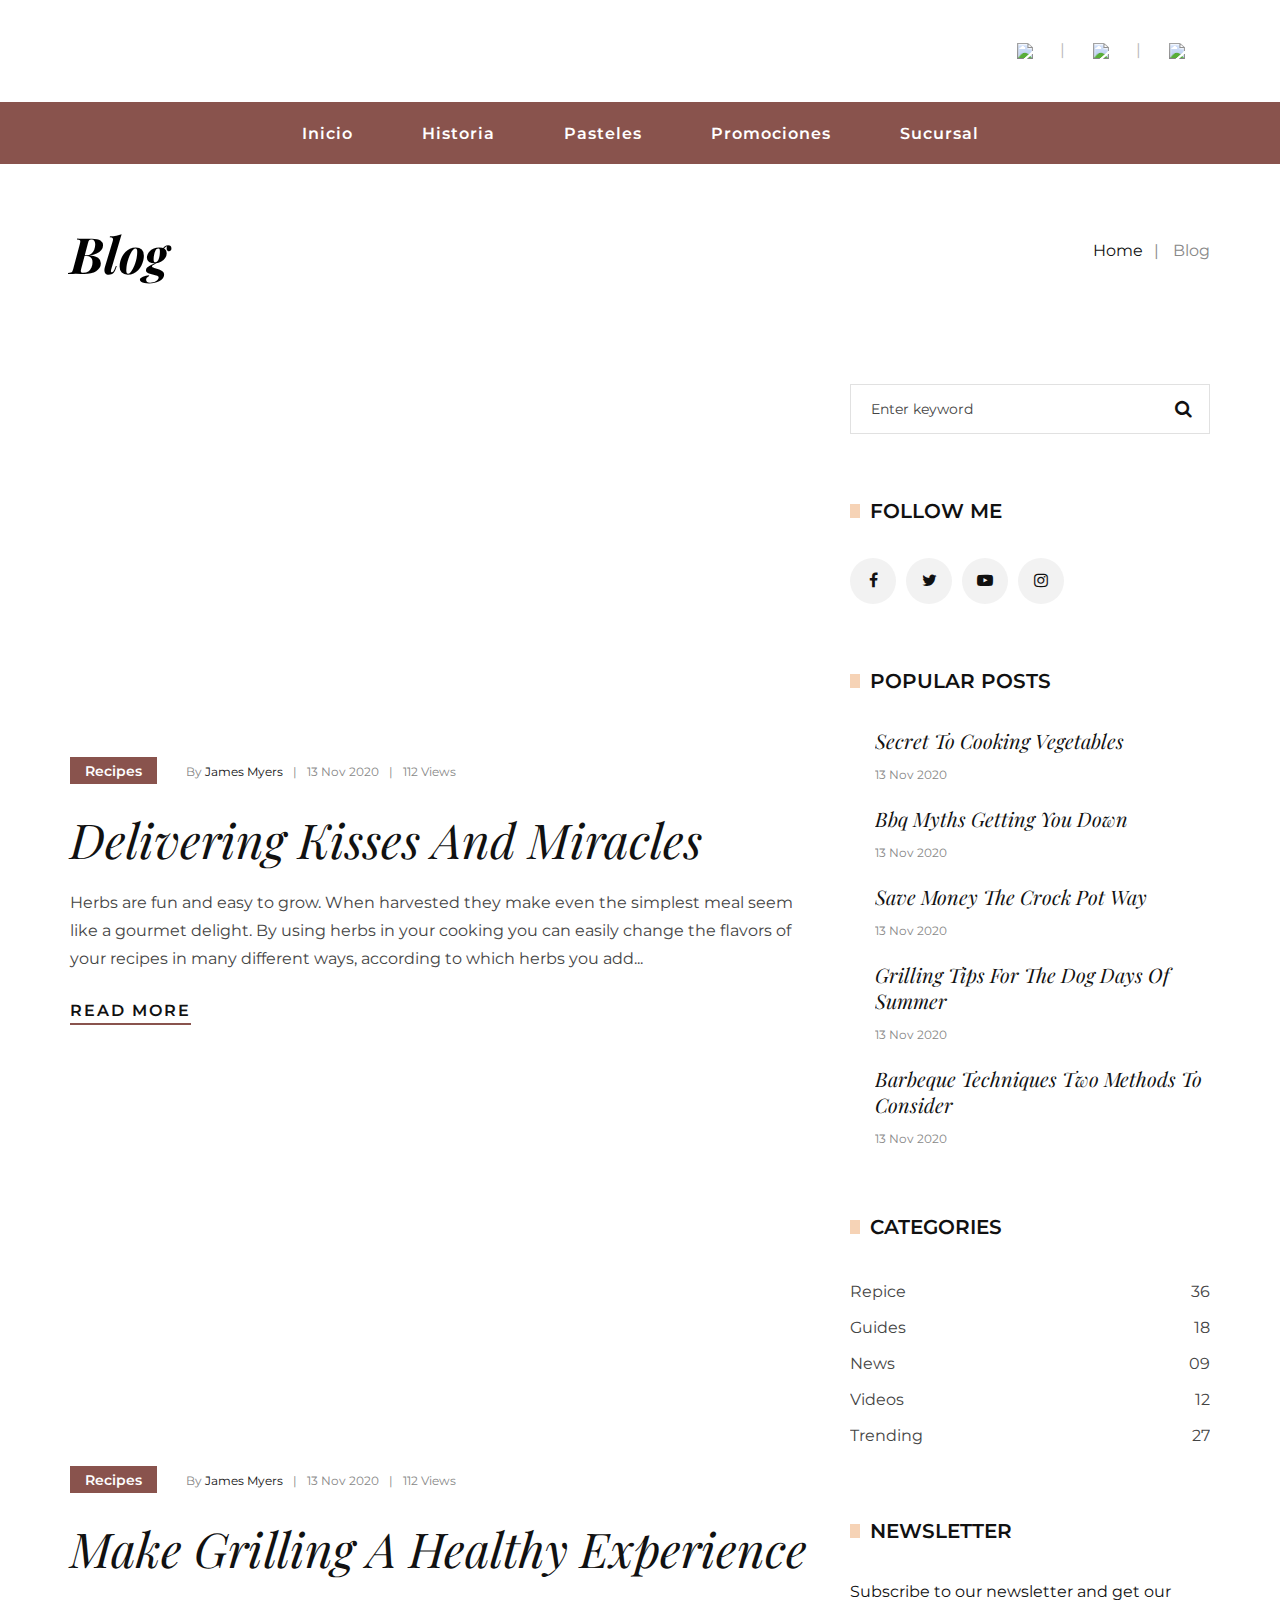
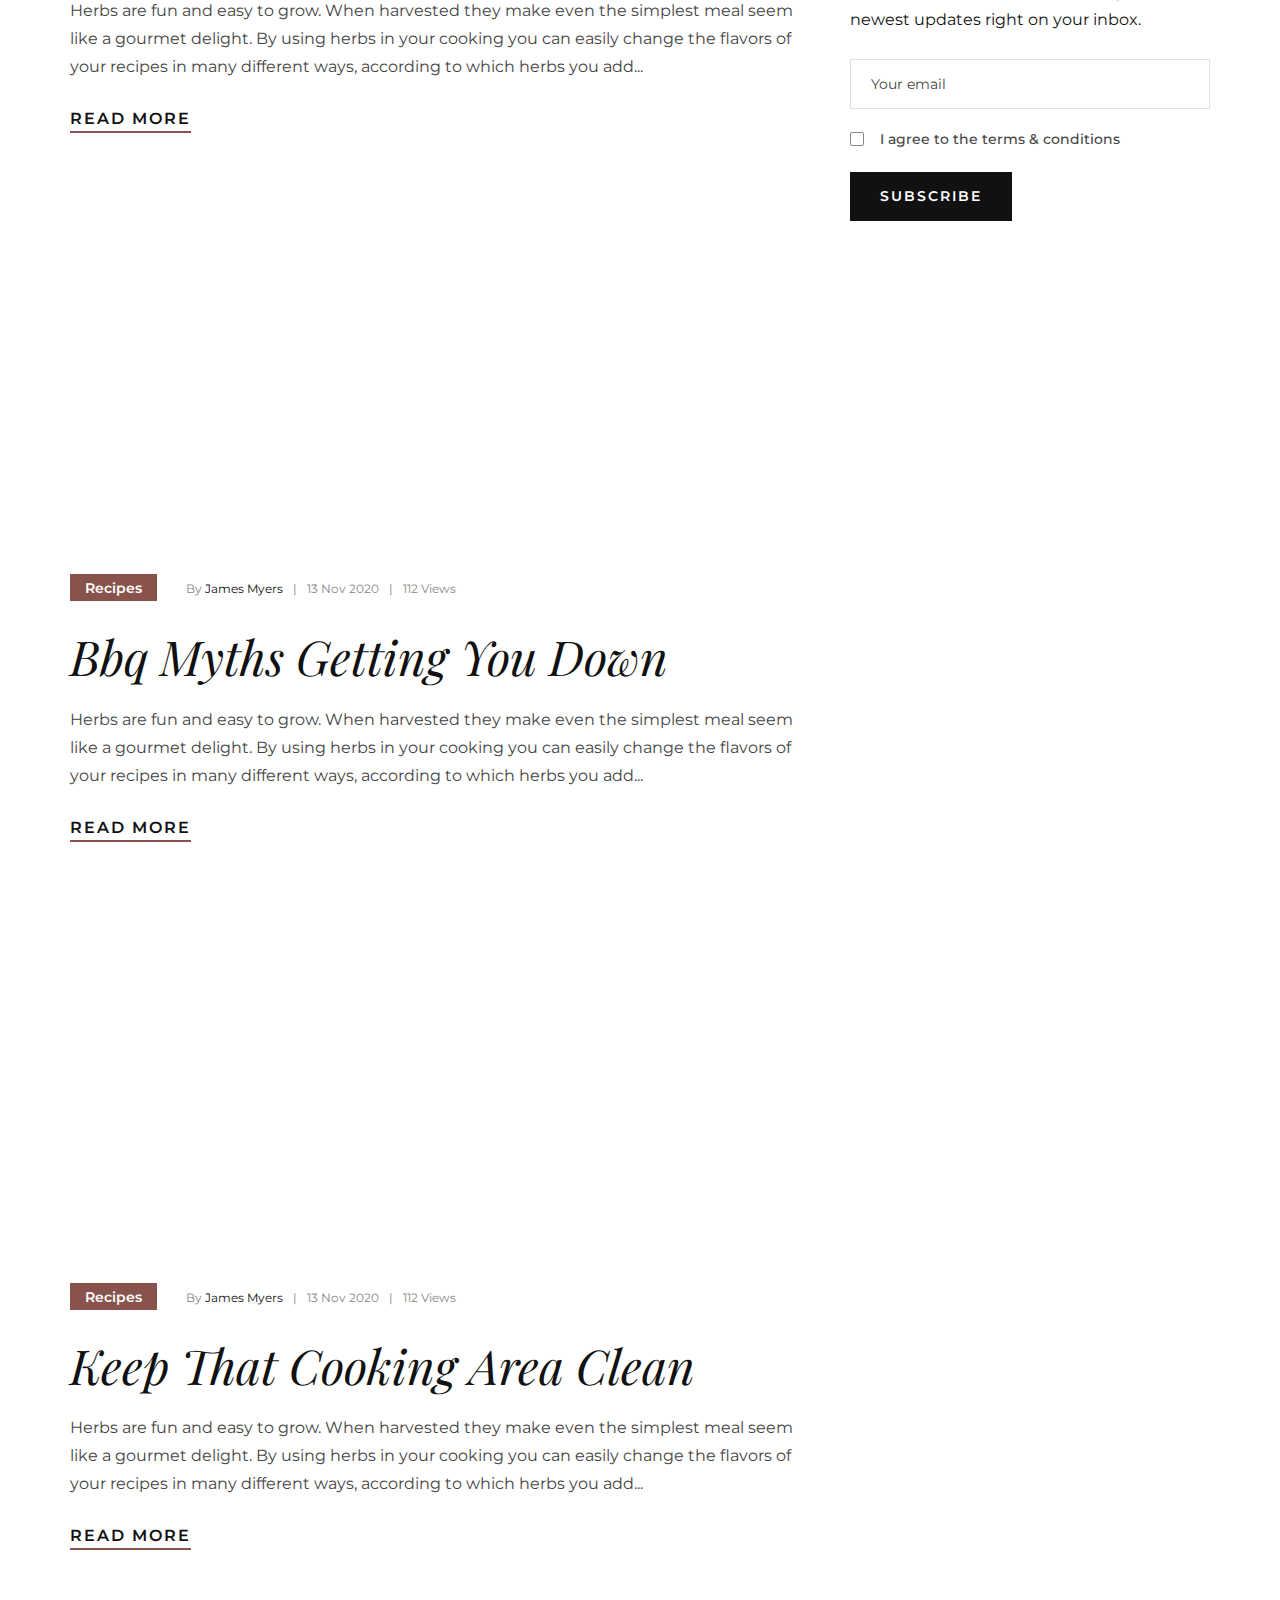
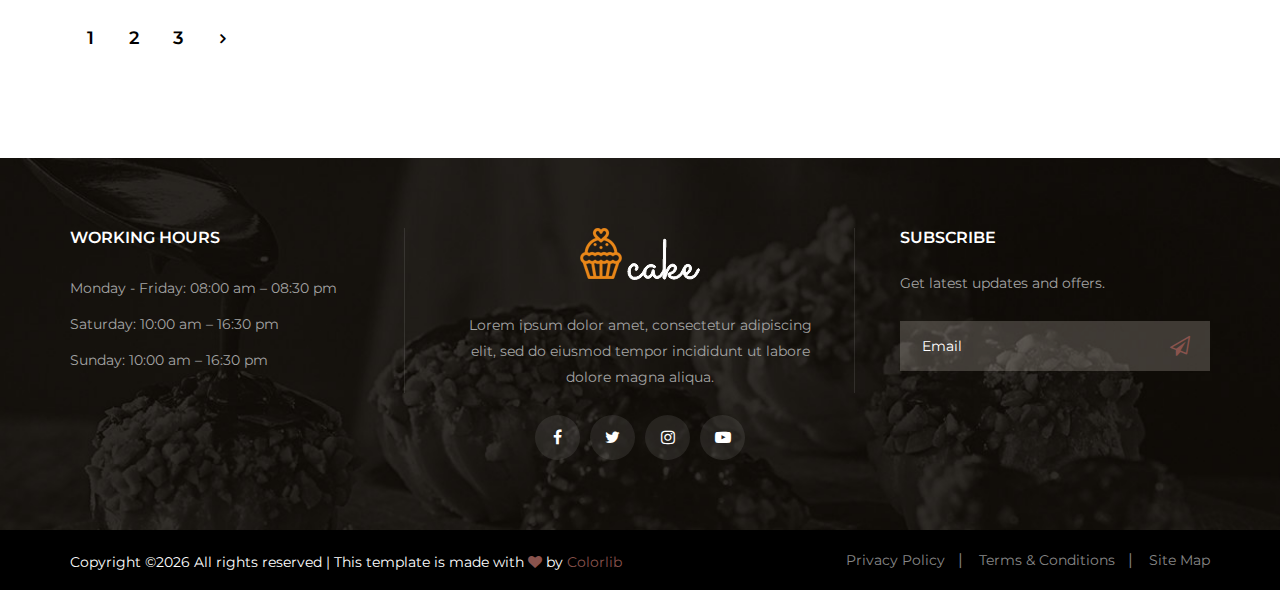
==== commit dd537d15: "Cambios" ====
--- a/cake-main/blog.html
+++ b/cake-main/blog.html
@@ -39,35 +39,16 @@
     <div class="offcanvas-menu-wrapper">
         <div class="offcanvas__cart">
             <div class="offcanvas__cart__links">
-                <a href="#" class="search-switch"><img src="img/icon/search.png" alt=""></a>
-                <a href="#"><img src="img/icon/heart.png" alt=""></a>
-            </div>
-            <div class="offcanvas__cart__item">
-                <a href="#"><img src="img/icon/cart.png" alt=""> <span>0</span></a>
-                <div class="cart__price">Cart: <span>$0.00</span></div>
+                <a href="https://www.facebook.com/MaryCake11"><img src="img/redesSociales/facebook.png"></a>
+                <a href="#"><img src="img/redesSociales/instagram.png"></a>
+                <a href="mailto:pasteleriaMary@gmail.com"><img src="img/redesSociales/gmail_2.png"></a>
             </div>
         </div>
         <div class="offcanvas__logo">
             <a href="./index.html"><img src="img/logo.png" alt=""></a>
         </div>
         <div id="mobile-menu-wrap"></div>
-        <div class="offcanvas__option">
-            <ul>
-                <li>USD <span class="arrow_carrot-down"></span>
-                    <ul>
-                        <li>EUR</li>
-                        <li>USD</li>
-                    </ul>
-                </li>
-                <li>ENG <span class="arrow_carrot-down"></span>
-                    <ul>
-                        <li>Spanish</li>
-                        <li>ENG</li>
-                    </ul>
-                </li>
-                <li><a href="#">Sign in</a> <span class="arrow_carrot-down"></span></li>
-            </ul>
-        </div>
+        
     </div>
     <!-- Offcanvas Menu End -->
 
@@ -78,36 +59,19 @@
                 <div class="row">
                     <div class="col-lg-12">
                         <div class="header__top__inner">
-                            <div class="header__top__left">
-                                <ul>
-                                    <li>USD <span class="arrow_carrot-down"></span>
-                                        <ul>
-                                            <li>EUR</li>
-                                            <li>USD</li>
-                                        </ul>
-                                    </li>
-                                    <li>ENG <span class="arrow_carrot-down"></span>
-                                        <ul>
-                                            <li>Spanish</li>
-                                            <li>ENG</li>
-                                        </ul>
-                                    </li>
-                                    <li><a href="#">Sign in</a> <span class="arrow_carrot-down"></span></li>
-                                </ul>
-                            </div>
+                            
                             <div class="header__logo">
                                 <a href="./index.html"><img src="img/logo.png" alt=""></a>
                             </div>
+                            
                             <div class="header__top__right">
                                 <div class="header__top__right__links">
-                                    <a href="#" class="search-switch"><img src="img/icon/search.png" alt=""></a>
-                                    <a href="#"><img src="img/icon/heart.png" alt=""></a>
+                                    <a href="https://www.facebook.com/MaryCake11"><img src="img/redesSociales/facebook.png"></a>
+                                    <a href="#"><img src="img/redesSociales/instagram.png"></a>
+                                    <a href="mailto:pasteleriaMary@gmail.com"><img src="img/redesSociales/gmail_2.png"></a>
                                 </div>
-                                <div class="header__top__right__cart">
-                                    <a href="#"><img src="img/icon/cart.png" alt=""> <span>0</span></a>
-                                    <div class="cart__price">Cart: <span>$0.00</span></div>
-                                </div>
-                            </div>
+                            </div>
+
                         </div>
                     </div>
                 </div>
@@ -119,21 +83,11 @@
                 <div class="col-lg-12">
                     <nav class="header__menu mobile-menu">
                         <ul>
-                            <li><a href="./index.html">Home</a></li>
-                            <li><a href="./about.html">About</a></li>
-                            <li><a href="./shop.html">Shop</a></li>
-                            <li><a href="#">Pages</a>
-                                <ul class="dropdown">
-                                    <li><a href="./shop-details.html">Shop Details</a></li>
-                                    <li><a href="./shoping-cart.html">Shoping Cart</a></li>
-                                    <li><a href="./checkout.html">Check Out</a></li>
-                                    <li><a href="./wisslist.html">Wisslist</a></li>
-                                    <li><a href="./Class.html">Class</a></li>
-                                    <li><a href="./blog-details.html">Blog Details</a></li>
-                                </ul>
-                            </li>
-                            <li class="active"><a href="./blog.html">Blog</a></li>
-                            <li><a href="./contact.html">Contact</a></li>
+                            <li><a href="./index.html">Inicio</a></li>
+                            <li><a href="./historia.html">Historia</a></li>
+                            <li><a href="./pasteles.html">Pasteles</a></li>
+                            <li><a href="./promociones.html">Promociones</a></li>
+                            <li><a href="./sucursal.html">Sucursal</a></li>
                         </ul>
                     </nav>
                 </div>
--- a/cake-main/css/style.css
+++ b/cake-main/css/style.css
@@ -1,32 +1,3 @@
-/******************************************************************
-  Theme Name: Cake
-  Description: Cake e-commerce tamplate
-  Author: Colorib
-  Author URI: https://www.colorib.com//
-  Version: 1.0
-  Created: Colorib
-******************************************************************/
-/*------------------------------------------------------------------
-[Table of contents]
-
-1.  Template default CSS
-	1.1	Variables
-	1.2	Mixins
-	1.3	Flexbox
-	1.4	Reset
-2.  Helper Css
-3.  Header Section
-4.  Hero Section
-5.  Banner Section
-6.  Product Section
-7.  Intagram Section
-8.  Latest Section
-9.  Contact
-10.  Footer Style
--------------------------------------------------------------------*/
-/*----------------------------------------*/
-/* Template default CSS
-/*----------------------------------------*/
 html,
 body {
   height: 100%;
@@ -110,7 +81,7 @@
   margin-bottom: 35px;
 }
 .section-title span {
-  color: #f08632;
+  color: #89534D;
   font-size: 20px;
   font-weight: 600;
   text-transform: uppercase;
@@ -159,7 +130,7 @@
   text-transform: uppercase;
   padding: 14px 30px;
   color: #ffffff;
-  background: #f08632;
+  background: #89534D;
   letter-spacing: 2px;
 }
 
@@ -203,7 +174,7 @@
   0% {
     -webkit-transform: rotate(0deg);
     transform: rotate(0deg);
-    border: 4px solid #f44336;
+    border: 4px solid #89534D;
     border-left-color: transparent;
   }
   50% {
@@ -215,14 +186,14 @@
   100% {
     -webkit-transform: rotate(360deg);
     transform: rotate(360deg);
-    border: 4px solid #f44336;
+    border: 4px solid #89534D;
     border-left-color: transparent;
   }
 }
 @-webkit-keyframes loader {
   0% {
     -webkit-transform: rotate(0deg);
-    border: 4px solid #f44336;
+    border: 4px solid #89534D;
     border-left-color: transparent;
   }
   50% {
@@ -232,7 +203,7 @@
   }
   100% {
     -webkit-transform: rotate(360deg);
-    border: 4px solid #f44336;
+    border: 4px solid #89534D;
     border-left-color: transparent;
   }
 }
@@ -308,7 +279,7 @@
   Header
 -----------------------*/
 .header {
-  background: #f08632;
+  background: #89534D;
 }
 
 .header__top {
@@ -547,7 +518,7 @@
   top: 15px;
   height: calc(100% - 30px);
   width: calc(100% - 30px);
-  border: 1px dashed #f08632;
+  border: 1px dashed #89534D;
   content: "";
   opacity: 0.3;
 }
@@ -642,8 +613,8 @@
   bottom: -48px;
   width: 15px;
   height: 15px;
-  border: 1px solid #f08632;
-  border-color: transparent #f08632 #f08632 transparent;
+  border: 1px solid #89534D;
+  border-color: transparent #89534D #89534D transparent;
   content: "";
   -webkit-transform: rotate(-135deg);
       -ms-transform: rotate(-135deg);
@@ -654,7 +625,7 @@
   transition: all, 0.3s;
 }
 .categories__item:hover {
-  background: #f08632;
+  background: #89534D;
 }
 .categories__item:hover:after {
   opacity: 1;
@@ -667,7 +638,7 @@
 }
 
 .categories__item__icon span {
-  color: #f08632;
+  color: #89534D;
   -webkit-transition: all, 0.2s;
   -o-transition: all, 0.2s;
   transition: all, 0.2s;
@@ -769,7 +740,7 @@
   display: inline-block;
   width: 70px;
   height: 70px;
-  background: #f08632;
+  background: #89534D;
   font-size: 24px;
   color: #ffffff;
   line-height: 70px;
@@ -1109,7 +1080,7 @@
   font-size: 16px;
   font-weight: 600;
   display: inline-block;
-  border-bottom: 2px solid #f08632;
+  border-bottom: 2px solid #89534D;
   padding-bottom: 4px;
 }
 
@@ -1232,7 +1203,7 @@
 }
 .footer__newslatter form button {
   font-size: 20px;
-  color: #f08632;
+  color: #89534D;
   background: transparent;
   border: none;
   position: absolute;
@@ -1254,10 +1225,10 @@
   color: #888888;
 }
 .copyright__text i {
-  color: #f08632;
+  color: #89534D;
 }
 .copyright__text a {
-  color: #f08632;
+  color: #89534D;
 }
 
 .copyright__widget {
@@ -1383,7 +1354,7 @@
   display: inline-block;
   width: 70px;
   height: 70px;
-  background: #f08632;
+  background: #89534D;
   font-size: 24px;
   color: #ffffff;
   line-height: 70px;
@@ -1673,7 +1644,7 @@
   font-size: 20px;
   border: 1px solid #e1e1e1;
   display: inline-block;
-  color: #f08632;
+  color: #89534D;
   padding: 14px;
   line-height: 16px;
 }
@@ -1933,7 +1904,7 @@
 }
 .cart__total ul li span {
   font-weight: 600;
-  color: #e26b0c;
+  color: #89534D;
   float: right;
 }
 .cart__total .primary-btn {
@@ -1957,7 +1928,7 @@
   margin-bottom: 50px;
 }
 .coupon__code span {
-  color: #f08632;
+  color: #89534D;
 }
 .coupon__code a {
   color: #444444;
@@ -1981,7 +1952,7 @@
   margin-bottom: 12px;
 }
 .checkout__input p span {
-  color: #f08632;
+  color: #89534D;
 }
 .checkout__input input {
   height: 50px;
@@ -2023,7 +1994,7 @@
   visibility: hidden;
 }
 .checkout__input__checkbox label input:checked ~ .checkmark {
-  border-color: #f08632;
+  border-color: #89534D;
 }
 .checkout__input__checkbox label input:checked ~ .checkmark:after {
   opacity: 1;
@@ -2044,7 +2015,7 @@
   top: -3px;
   width: 14px;
   height: 7px;
-  border: solid #f08632;
+  border: solid #89534D;
   border-width: 1.5px 1.5px 0px 0px;
   -webkit-transform: rotate(127deg);
   -ms-transform: rotate(127deg);
@@ -2133,7 +2104,7 @@
   overflow: hidden;
 }
 .checkout__total__all li span {
-  color: #f08632;
+  color: #89534D;
   float: right;
 }
 
@@ -2224,7 +2195,7 @@
   margin-bottom: 55px;
 }
 .class__item:hover .class__item__pic .label {
-  background: #f08632;
+  background: #89534D;
 }
 .class__item:hover .class__item__text h5 a {
   text-decoration: underline;
@@ -2274,7 +2245,7 @@
 }
 .class__item__text .read_more {
   font-size: 16px;
-  color: #f08632;
+  color: #89534D;
   font-weight: 600;
 }
 
@@ -2372,7 +2343,7 @@
   font-size: 14px;
   color: #ffffff;
   font-weight: 600;
-  background: #f08632;
+  background: #89534D;
   display: inline-block;
   padding: 4px 15px 2px;
 }
@@ -2425,7 +2396,7 @@
   letter-spacing: 2px;
   text-transform: uppercase;
   padding-bottom: 3px;
-  border-bottom: 2px solid #f08632;
+  border-bottom: 2px solid #89534D;
 }
 
 /*---------------------
@@ -2527,7 +2498,7 @@
   text-decoration: line-through;
 }
 .blog__sidebar__item .blog__sidebar__item__categories ul li:hover a span {
-  color: #f08632;
+  color: #89534D;
 }
 .blog__sidebar__item .blog__sidebar__item__categories ul li a {
   font-size: 16px;
@@ -2578,7 +2549,7 @@
   visibility: hidden;
 }
 .blog__sidebar__item form label input:checked ~ .checkmark {
-  border-color: #f08632;
+  border-color: #89534D;
 }
 .blog__sidebar__item form label input:checked ~ .checkmark:after {
   opacity: 1;
@@ -2599,7 +2570,7 @@
   top: -3px;
   width: 14px;
   height: 7px;
-  border: solid #f08632;
+  border: solid #89534D;
   border-width: 1.5px 1.5px 0px 0px;
   -webkit-transform: rotate(127deg);
   -ms-transform: rotate(127deg);
@@ -2835,7 +2806,7 @@
 }
 .blog__details__print .primary-btn {
   background: transparent;
-  border: 1px solid #f08632;
+  border: 1px solid #89534D;
   color: #111111;
 }
 .blog__details__print .primary-btn i {
